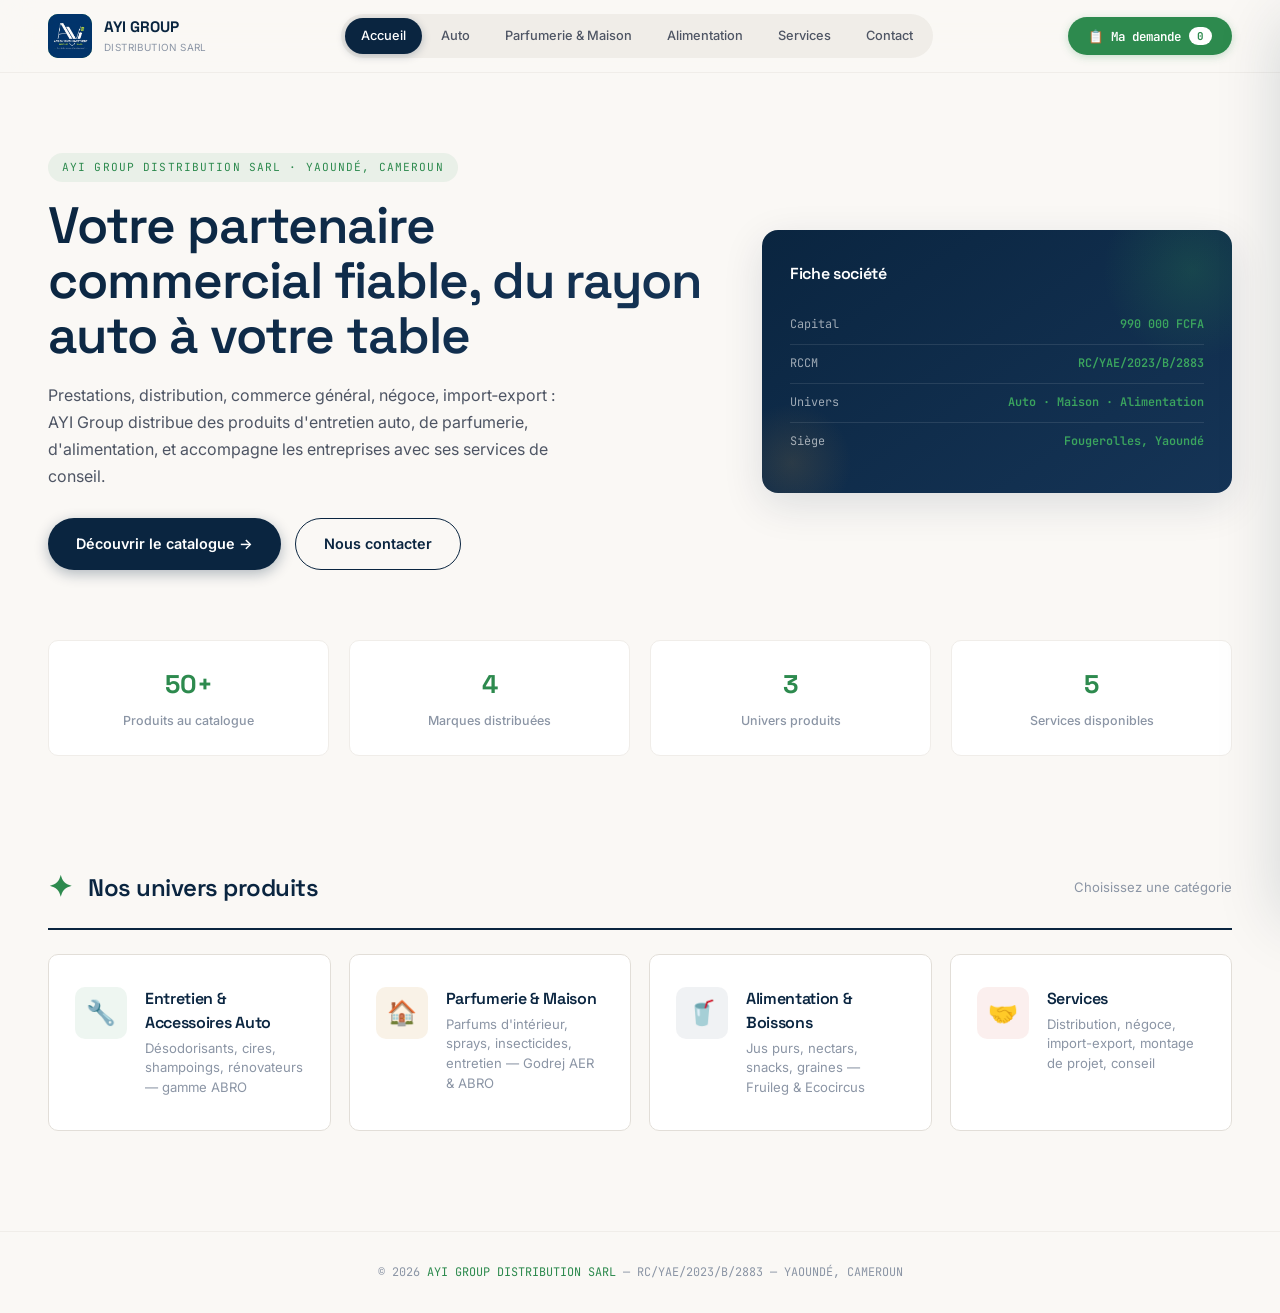
==== index.html @ 733dfb2e "Switch logo from assets/ayi-logo.png to logo/logo.jpeg" ====
<!DOCTYPE html>
<html lang="fr">
<head>
<meta charset="UTF-8">
<meta name="viewport" content="width=device-width, initial-scale=1.0">
<title>AYI Group Distribution SARL — Accueil</title>
<meta name="description" content="AYI Group Distribution SARL — Votre partenaire commercial fiable au Cameroun. Distribution de produits auto, parfumerie, alimentation et services.">
<link rel="preconnect" href="https://fonts.googleapis.com">
<link href="https://fonts.googleapis.com/css2?family=Space+Grotesk:wght@400;500;600;700&family=Inter:wght@300;400;500;600;700&family=JetBrains+Mono:wght@400;500;600;700&display=swap" rel="stylesheet">
<link rel="stylesheet" href="styles.css">
</head>
<body>

<header id="main-header">
  <div class="nav-wrap">
    <a href="index.html" class="brand">
      <div class="brand-logo"><img src="logo/logo.jpeg" alt="AYI Group logo" onerror="this.style.display='none'; this.parentElement.textContent='AY';"></div>
      <span class="brand-text"><strong>AYI GROUP</strong><span>Distribution SARL</span></span>
    </a>
    <nav class="tabs" id="tabs">
      <a href="index.html">Accueil</a>
      <a href="auto.html">Auto</a>
      <a href="maison.html">Parfumerie &amp; Maison</a>
      <a href="alimentation.html">Alimentation</a>
      <a href="services.html">Services</a>
      <a href="contact.html">Contact</a>
    </nav>
    <button class="cart-btn" onclick="openDrawer()" aria-label="Voir ma demande">
      📋 Ma demande <span class="badge" id="cart-count">0</span>
    </button>
  </div>
</header>

<section class="hero">
  <div>
    <span class="eyebrow">AYI Group Distribution SARL · Yaoundé, Cameroun</span>
    <h1>Votre partenaire commercial fiable, du rayon auto à votre table</h1>
    <p>Prestations, distribution, commerce général, négoce, import‑export&nbsp;: AYI&nbsp;Group distribue des produits d'entretien auto, de parfumerie, d'alimentation, et accompagne les entreprises avec ses services de conseil.</p>
    <div class="hero-actions">
      <a href="alimentation.html" class="btn btn-primary">Découvrir le catalogue →</a>
      <a href="contact.html" class="btn btn-outline">Nous contacter</a>
    </div>
  </div>
  <div class="ledger-card">
    <h3>Fiche société</h3>
    <div class="line"><span>Capital</span><b>990 000 FCFA</b></div>
    <div class="line"><span>RCCM</span><b>RC/YAE/2023/B/2883</b></div>
    <div class="line"><span>Univers</span><b>Auto · Maison · Alimentation</b></div>
    <div class="line"><span>Siège</span><b>Fougerolles, Yaoundé</b></div>
  </div>
</section>

<div class="stats-bar">
  <div class="stat-item"><span class="stat-num">50+</span><span class="stat-label">Produits au catalogue</span></div>
  <div class="stat-item"><span class="stat-num">4</span><span class="stat-label">Marques distribuées</span></div>
  <div class="stat-item"><span class="stat-num">3</span><span class="stat-label">Univers produits</span></div>
  <div class="stat-item"><span class="stat-num">5</span><span class="stat-label">Services disponibles</span></div>
</div>

<div class="page-section cat-grid-wrap">
  <div class="section-header">
    <span class="section-num">✦</span>
    <h2>Nos univers produits</h2>
    <span class="subtitle">Choisissez une catégorie</span>
  </div>
  <div class="cat-grid" style="margin-top:24px;">
    <a href="auto.html" class="cat-card animate-in" style="animation-delay:0s">
      <div class="cat-icon">🔧</div>
      <div class="cat-content">
        <h3>Entretien &amp; Accessoires Auto</h3>
        <p>Désodorisants, cires, shampoings, rénovateurs — gamme ABRO</p>
      </div>
    </a>
    <a href="maison.html" class="cat-card animate-in" style="animation-delay:0.06s">
      <div class="cat-icon">🏠</div>
      <div class="cat-content">
        <h3>Parfumerie &amp; Maison</h3>
        <p>Parfums d'intérieur, sprays, insecticides, entretien — Godrej AER &amp; ABRO</p>
      </div>
    </a>
    <a href="alimentation.html" class="cat-card animate-in" style="animation-delay:0.12s">
      <div class="cat-icon">🥤</div>
      <div class="cat-content">
        <h3>Alimentation &amp; Boissons</h3>
        <p>Jus purs, nectars, snacks, graines — Fruileg &amp; Ecocircus</p>
      </div>
    </a>
    <a href="services.html" class="cat-card animate-in" style="animation-delay:0.18s">
      <div class="cat-icon">🤝</div>
      <div class="cat-content">
        <h3>Services</h3>
        <p>Distribution, négoce, import-export, montage de projet, conseil</p>
      </div>
    </a>
  </div>
</div>

<!-- PRODUCT DETAIL -->
<div id="product-detail">
  <button class="back-link" onclick="backToCatalog()">← Retour au catalogue</button>
  <div class="detail-grid">
    <div class="detail-media-wrap">
      <div class="detail-media" id="detail-media"></div>
      <div class="detail-thumbs" id="detail-thumbs"></div>
    </div>
    <div class="detail-info">
      <div class="detail-crumb" id="detail-crumb"></div>
      <h1 id="detail-name"></h1>
      <div class="detail-meta" id="detail-meta"></div>
      <p class="detail-desc" id="detail-desc"></p>
      <div class="detail-price-box" id="detail-price"></div>
      <button class="detail-cta" id="detail-cta">Ajouter à ma demande</button>
    </div>
  </div>
</div>

<footer>
  © 2026 <span>AYI GROUP DISTRIBUTION SARL</span> — RC/YAE/2023/B/2883 — YAOUNDÉ, CAMEROUN
</footer>

<div class="overlay" id="overlay" onclick="closeDrawer()"></div>
<div class="drawer" id="drawer">
  <div class="drawer-head">
    <h3>🛒 Ma demande</h3>
    <button onclick="closeDrawer()" aria-label="Fermer">×</button>
  </div>
  <div class="drawer-items" id="drawer-items"></div>
  <div class="drawer-foot">
    <a href="contact.html" class="btn btn-primary" style="display:flex;text-align:center;justify-content:center;"
       onclick="closeDrawer(); showToast('📝 Complète le formulaire de contact pour envoyer ta demande')">
      Demander un devis
    </a>
  </div>
</div>
<div class="toast" id="toast"></div>

<script src="scripts.js"></script>
</body>
</html>
---- styles.css ----
/* ================================================================
   AYI GROUP Distribution SARL — Shared Styles
   ================================================================ */

:root {
  --navy: #0A2540;
  --navy-light: #153456;
  --navy-dark: #051525;
  --cream: #FAF8F5;
  --cream-dark: #F0EDE8;
  --white: #FFFFFF;
  --ink: #1A1D23;
  --ink-medium: #4E5564;
  --ink-soft: #8B95A5;
  --ink-light: #B8C0CC;
  --emerald: #2D8A4E;
  --emerald-light: #3BA55E;
  --emerald-dark: #1F6B38;
  --emerald-soft: rgba(45, 138, 78, 0.08);
  --gold: #C8903A;
  --gold-light: rgba(200, 144, 58, 0.12);
  --rose: #D4645C;
  --line: #E2DED8;
  --line-light: #F0EDE9;
  --shadow-sm: 0 1px 3px rgba(10, 37, 64, 0.06);
  --shadow-md: 0 4px 16px rgba(10, 37, 64, 0.08);
  --shadow-lg: 0 12px 40px rgba(10, 37, 64, 0.12);
  --shadow-xl: 0 20px 60px rgba(10, 37, 64, 0.16);
  --radius-sm: 6px;
  --radius-md: 10px;
  --radius-lg: 16px;
  --radius-xl: 24px;
  --transition: 0.2s cubic-bezier(0.4, 0, 0.2, 1);
  --transition-slow: 0.35s cubic-bezier(0.4, 0, 0.2, 1);
}

* { box-sizing: border-box; margin: 0; padding: 0; }
html { scroll-behavior: smooth; -webkit-font-smoothing: antialiased; -moz-osx-font-smoothing: grayscale; }
body {
  font-family: 'Inter', -apple-system, BlinkMacSystemFont, sans-serif;
  background: var(--cream);
  color: var(--ink);
  line-height: 1.5;
}

/* ---- TYPOGRAPHY ---- */
h1, h2, h3, h4, .display { font-family: 'Space Grotesk', sans-serif; font-weight: 600; letter-spacing: -0.02em; }
.mono { font-family: 'JetBrains Mono', monospace; }
a { color: inherit; text-decoration: none; }
img { display: block; max-width: 100%; }

/* ---- HEADER ---- */
header {
  position: sticky; top: 0; z-index: 100;
  background: rgba(250, 248, 245, 0.85);
  backdrop-filter: blur(20px) saturate(180%);
  -webkit-backdrop-filter: blur(20px) saturate(180%);
  border-bottom: 1px solid var(--line-light);
  transition: box-shadow var(--transition);
}
header.scrolled { box-shadow: var(--shadow-md); }
.nav-wrap {
  max-width: 1240px; margin: 0 auto;
  padding: 14px 28px;
  display: flex; align-items: center; justify-content: space-between;
  gap: 20px; flex-wrap: wrap;
}
.brand { display: flex; align-items: center; gap: 12px; text-decoration: none; color: var(--ink); }
.brand-logo {
  width: 44px; height: 44px; border-radius: var(--radius-md);
  background: linear-gradient(135deg, var(--emerald), var(--emerald-dark));
  display: flex; align-items: center; justify-content: center;
  font-family: 'Space Grotesk', sans-serif; font-weight: 700; font-size: 1.2rem;
  color: white; flex-shrink: 0;
}
.brand-logo img { width: 100%; height: 100%; object-fit: cover; border-radius: var(--radius-md); }
.brand-text { line-height: 1.15; }
.brand-text strong { font-family: 'Space Grotesk', sans-serif; font-weight: 700; font-size: 0.95rem; display: block; color: var(--navy); }
.brand-text span { font-size: 0.62rem; color: var(--ink-soft); letter-spacing: 0.04em; text-transform: uppercase; }
nav.tabs { display: flex; gap: 3px; background: var(--cream-dark); padding: 4px; border-radius: 28px; flex-wrap: wrap; }
nav.tabs a {
  padding: 8px 16px; border-radius: 24px; text-decoration: none;
  font-size: 0.8rem; font-weight: 500; color: var(--ink-medium);
  transition: all var(--transition); white-space: nowrap;
}
nav.tabs a:hover { color: var(--ink); background: rgba(255,255,255,0.5); }
nav.tabs a.active { background: var(--navy); color: white; box-shadow: 0 2px 8px rgba(10, 37, 64, 0.25); }
.cart-btn {
  display: flex; align-items: center; gap: 8px;
  background: var(--emerald); color: white;
  border: none; padding: 10px 20px; border-radius: 28px;
  font-family: 'JetBrains Mono', monospace; font-size: 0.78rem; font-weight: 600;
  cursor: pointer; transition: all var(--transition);
  box-shadow: 0 2px 8px rgba(45, 138, 78, 0.25);
}
.cart-btn:hover { background: var(--emerald-dark); box-shadow: 0 4px 14px rgba(45, 138, 78, 0.35); transform: translateY(-1px); }
.cart-btn .badge {
  background: white; color: var(--emerald);
  font-size: 0.68rem; font-weight: 700;
  padding: 2px 8px; border-radius: 12px; min-width: 22px; text-align: center;
}

/* ---- HERO ---- */
.hero {
  max-width: 1240px; margin: 0 auto;
  padding: 80px 28px 70px;
  display: grid; grid-template-columns: 1.4fr 1fr; gap: 56px; align-items: center;
}
.eyebrow {
  font-family: 'JetBrains Mono', monospace; font-size: 0.7rem;
  color: var(--emerald); letter-spacing: 0.1em; text-transform: uppercase;
  margin-bottom: 16px; display: inline-block;
  background: var(--emerald-soft); padding: 6px 14px; border-radius: 20px;
}
.hero h1 {
  font-size: clamp(2rem, 4.5vw, 3.2rem); line-height: 1.08;
  margin: 0 0 18px; color: var(--navy);
  background: linear-gradient(135deg, var(--navy) 0%, var(--navy-light) 100%);
  -webkit-background-clip: text; -webkit-text-fill-color: transparent;
  background-clip: text;
}
.hero p {
  font-size: 1rem; color: var(--ink-medium);
  max-width: 56ch; line-height: 1.7; margin: 0 0 28px;
}
.hero-actions { display: flex; gap: 14px; flex-wrap: wrap; }
.btn {
  display: inline-flex; align-items: center; gap: 8px;
  padding: 14px 28px; border-radius: 28px;
  font-size: 0.9rem; font-weight: 600; font-family: 'Inter', sans-serif;
  cursor: pointer; transition: all var(--transition);
  border: none; text-decoration: none;
}
.btn-primary { background: var(--navy); color: white; box-shadow: 0 4px 14px rgba(10, 37, 64, 0.3); }
.btn-primary:hover { background: var(--navy-light); box-shadow: 0 6px 20px rgba(10, 37, 64, 0.4); transform: translateY(-2px); }
.btn-outline { background: transparent; color: var(--navy); border: 1.5px solid var(--navy); }
.btn-outline:hover { background: var(--navy); color: white; }

.ledger-card {
  background: linear-gradient(145deg, var(--navy), var(--navy-light));
  color: white; border-radius: var(--radius-lg); padding: 32px 28px;
  position: relative; overflow: hidden;
  box-shadow: var(--shadow-lg);
}
.ledger-card::before {
  content: ''; position: absolute; top: -50px; right: -50px;
  width: 180px; height: 180px;
  background: radial-gradient(circle, rgba(45,138,78,0.25) 0%, transparent 70%);
  border-radius: 50%;
}
.ledger-card::after {
  content: ''; position: absolute; bottom: -30px; left: -30px;
  width: 120px; height: 120px;
  background: radial-gradient(circle, rgba(200,144,58,0.15) 0%, transparent 70%);
  border-radius: 50%;
}
.ledger-card h3 { margin: 0 0 20px; font-size: 1rem; color: white; position: relative; z-index: 1; }
.ledger-card .line {
  display: flex; justify-content: space-between; align-items: center;
  padding: 10px 0; border-bottom: 1px solid rgba(255,255,255,0.1);
  font-family: 'JetBrains Mono', monospace; font-size: 0.74rem;
  position: relative; z-index: 1;
}
.ledger-card .line:last-child { border-bottom: none; }
.ledger-card .line span { color: rgba(255,255,255,0.6); }
.ledger-card .line b { color: var(--emerald-light); font-weight: 600; }

/* ---- STATS BAR ---- */
.stats-bar {
  max-width: 1240px; margin: 0 auto; padding: 0 28px 50px;
  display: grid; grid-template-columns: repeat(4, 1fr); gap: 20px;
}
.stat-item {
  text-align: center; padding: 24px 16px;
  background: white; border-radius: var(--radius-md);
  border: 1px solid var(--line-light); transition: all var(--transition);
}
.stat-item:hover { transform: translateY(-3px); box-shadow: var(--shadow-md); }
.stat-num {
  font-family: 'Space Grotesk', sans-serif; font-size: 1.6rem; font-weight: 700;
  color: var(--emerald); display: block; margin-bottom: 4px;
}
.stat-label { font-size: 0.78rem; color: var(--ink-soft); font-weight: 500; }

/* ---- CATEGORY CARDS (Homepage) ---- */
.cat-grid { display: grid; grid-template-columns: repeat(auto-fill, minmax(280px, 1fr)); gap: 18px; }
.cat-card {
  background: white; border: 1px solid var(--line); border-radius: var(--radius-md);
  padding: 32px 26px; text-decoration: none; color: var(--ink);
  transition: all var(--transition-slow); display: flex; align-items: flex-start; gap: 18px;
}
.cat-card:hover { transform: translateY(-4px); box-shadow: var(--shadow-lg); border-color: transparent; }
.cat-icon {
  width: 52px; height: 52px; border-radius: var(--radius-md); flex-shrink: 0;
  display: flex; align-items: center; justify-content: center; font-size: 1.5rem;
  background: var(--emerald-soft); color: var(--emerald);
}
.cat-card:nth-child(2) .cat-icon { background: rgba(200,144,58,0.12); color: var(--gold); }
.cat-card:nth-child(3) .cat-icon { background: rgba(10,37,64,0.06); color: var(--navy); }
.cat-card:nth-child(4) .cat-icon { background: rgba(212,100,92,0.10); color: var(--rose); }
.cat-content h3 { font-size: 1rem; margin: 0 0 4px; color: var(--navy); }
.cat-content p { font-size: 0.82rem; color: var(--ink-soft); line-height: 1.5; margin: 0; }

/* ---- FILTER BAR ---- */
.sr-only { position: absolute; width: 1px; height: 1px; padding: 0; margin: -1px; overflow: hidden; clip: rect(0,0,0,0); white-space: nowrap; border: 0; }
.filter-bar {
  position: sticky; top: var(--header-h, 76px); z-index: 90;
  max-width: 1240px; margin: 0 auto;
  padding: 14px 28px;
  display: flex; gap: 24px; align-items: center; flex-wrap: wrap;
  background: rgba(250, 248, 245, 0.92);
  backdrop-filter: blur(16px); -webkit-backdrop-filter: blur(16px);
  border-bottom: 1px solid var(--line-light);
}
.filter-group { display: flex; align-items: center; gap: 8px; flex-wrap: wrap; }
.filter-label {
  font-family: 'JetBrains Mono', monospace; font-size: 0.66rem;
  color: var(--ink-soft); text-transform: uppercase; letter-spacing: 0.06em; margin-right: 6px; font-weight: 600;
}
.filter-btn {
  background: white; border: 1.5px solid var(--line); color: var(--ink-medium);
  padding: 6px 15px; border-radius: 18px; font-size: 0.76rem; cursor: pointer;
  font-family: 'Inter', sans-serif; font-weight: 500;
  transition: all var(--transition);
}
.filter-btn:hover { border-color: var(--navy); color: var(--navy); background: rgba(10, 37, 64, 0.03); }
.filter-btn.active { background: var(--navy); border-color: var(--navy); color: white; box-shadow: 0 2px 8px rgba(10,37,64,0.2); }
.filter-count {
  margin-left: auto; font-family: 'JetBrains Mono', monospace;
  font-size: 0.7rem; color: var(--ink-soft);
  background: var(--cream-dark); padding: 6px 14px; border-radius: 14px;
}
.card.filtered-out { display: none !important; }
.rayon.filtered-empty { display: none; }

/* ---- SECTIONS ---- */
.page-section { max-width: 1240px; margin: 0 auto; padding: 60px 28px; }
.page-hero { padding-top: 60px; }

.section-header {
  display: flex; align-items: center; gap: 16px; margin-bottom: 10px;
  padding-bottom: 18px; border-bottom: 2px solid var(--navy);
}
.section-num {
  font-family: 'Space Grotesk', sans-serif; font-weight: 700; font-size: 1.8rem;
  color: var(--emerald); flex-shrink: 0;
}
.section-header h2 { font-size: 1.5rem; color: var(--navy); margin: 0; }
.section-header .subtitle { font-size: 0.82rem; color: var(--ink-soft); margin-left: auto; font-weight: 400; }

.rayon { margin-top: 36px; }
.rayon-title {
  font-family: 'JetBrains Mono', monospace; font-size: 0.74rem;
  text-transform: uppercase; letter-spacing: 0.07em; color: var(--ink-soft);
  margin-bottom: 18px; padding-left: 14px; border-left: 3px solid var(--emerald);
  font-weight: 600;
}

/* ---- GRID & CARDS ---- */
.grid {
  display: grid;
  grid-template-columns: repeat(auto-fill, minmax(255px, 1fr));
  gap: 18px;
}
.card {
  background: white; border: 1px solid var(--line);
  border-radius: var(--radius-md); overflow: hidden;
  display: flex; flex-direction: column;
  transition: all var(--transition-slow); cursor: pointer;
  position: relative;
}
.card:hover {
  transform: translateY(-4px);
  box-shadow: var(--shadow-lg); border-color: transparent;
}
.card-media {
  height: 160px; background: var(--cream-dark); position: relative; overflow: hidden;
  border-bottom: 1px solid var(--line-light);
}
.card-media img { width: 100%; height: 100%; object-fit: cover; transition: transform 0.5s ease; }
.card:hover .card-media img { transform: scale(1.05); }
.card-media.placeholder {
  display: flex; align-items: center; justify-content: center;
  font-family: 'Space Grotesk', sans-serif; color: var(--ink-light); font-size: 0.82rem;
  text-align: center; padding: 16px;
  background: linear-gradient(135deg, var(--cream-dark), var(--cream));
}
.card-badges { position: absolute; top: 10px; left: 10px; right: 10px; display: flex; justify-content: space-between; z-index: 1; }
.badge-ref {
  background: var(--navy); color: white; padding: 3px 10px; border-radius: 10px;
  font-family: 'JetBrains Mono', monospace; font-size: 0.58rem; font-weight: 500;
  box-shadow: 0 2px 6px rgba(0,0,0,0.15);
}
.badge-stock {
  background: white; color: var(--emerald); border: 1px solid var(--emerald);
  padding: 3px 10px; border-radius: 10px;
  font-family: 'JetBrains Mono', monospace; font-size: 0.56rem; font-weight: 600;
  box-shadow: 0 2px 6px rgba(0,0,0,0.08);
}
.card-body { padding: 16px 18px; display: flex; flex-direction: column; gap: 6px; flex: 1; }
.card-body h3 { font-size: 0.92rem; line-height: 1.3; color: var(--ink); font-weight: 600; }
.card-body .format { font-size: 0.74rem; color: var(--ink-soft); }
.card-footer {
  display: flex; align-items: center; justify-content: space-between;
  margin-top: 10px; padding-top: 12px; border-top: 1px dashed var(--line);
  gap: 10px; flex-wrap: wrap;
}
.price-wrap .price { font-family: 'JetBrains Mono', monospace; font-weight: 600; font-size: 0.82rem; color: var(--ink); }
.price-wrap .bulk { font-family: 'JetBrains Mono', monospace; font-size: 0.66rem; color: var(--emerald); margin-top: 3px; }
.price-wrap .tbd { font-family: 'JetBrains Mono', monospace; font-size: 0.76rem; color: var(--ink-soft); font-style: italic; }
.add-btn {
  background: white; border: 1.5px solid var(--navy); color: var(--navy);
  padding: 7px 15px; border-radius: 18px; font-size: 0.75rem; cursor: pointer;
  font-family: 'Inter', sans-serif; font-weight: 600; white-space: nowrap;
  transition: all var(--transition);
}
.add-btn:hover { background: var(--navy); color: white; }

/* ---- SERVICE CARDS ---- */
.service-card {
  background: linear-gradient(145deg, var(--navy), var(--navy-light));
  color: white; border-radius: var(--radius-md); padding: 28px 24px;
  display: flex; flex-direction: column; gap: 12px;
  transition: all var(--transition);
  border: 1px solid transparent;
}
.service-card:hover { transform: translateY(-3px); box-shadow: var(--shadow-lg); }
.service-card .num {
  font-family: 'JetBrains Mono', monospace; color: var(--emerald-light);
  font-size: 0.8rem; font-weight: 600;
}
.service-card h3 { margin: 0; font-size: 1.08rem; color: white; }
.service-card p { margin: 0; color: rgba(255,255,255,0.72); font-size: 0.86rem; line-height: 1.6; flex: 1; }
.service-card .add-btn {
  border-color: var(--emerald-light); color: var(--emerald-light);
  align-self: flex-start;
}
.service-card .add-btn:hover { background: var(--emerald-light); color: var(--navy); }

/* ---- ABOUT/CONTACT ---- */
.about-section {
  background: linear-gradient(170deg, var(--navy) 0%, var(--navy-light) 100%);
  color: white; border-radius: var(--radius-lg); overflow: hidden;
  position: relative; max-width: 1240px; margin: 60px auto 0;
}
.about-section::before {
  content: ''; position: absolute; top: 0; right: 0; width: 300px; height: 300px;
  background: radial-gradient(circle, rgba(45,138,78,0.2) 0%, transparent 70%);
  pointer-events: none;
}
.about-section .page-section { position: relative; z-index: 1; }
.about-section .section-header { border-color: rgba(255,255,255,0.2); }
.about-section .section-num { color: var(--emerald-light); }
.about-section .section-header h2 { color: white; }
.about-section .section-header .subtitle { color: rgba(255,255,255,0.5); }
.about-grid {
  display: grid; grid-template-columns: 1fr 1fr; gap: 48px; margin-top: 28px;
  align-items: start;
}
.about-grid p { color: rgba(255,255,255,0.78); line-height: 1.8; margin-bottom: 8px; font-size: 0.94rem; }
.about-grid p strong { color: white; }
.about-grid .legal { font-size: 0.72rem; opacity: 0.45; margin-top: 16px; }
.contact-form { display: flex; flex-direction: column; gap: 14px; }
.contact-form input, .contact-form textarea {
  background: rgba(255,255,255,0.06); border: 1.5px solid rgba(255,255,255,0.18);
  padding: 14px 18px; border-radius: var(--radius-sm);
  color: white; font-family: 'Inter', sans-serif; font-size: 0.9rem;
  transition: all var(--transition); outline: none;
}
.contact-form input:focus, .contact-form textarea:focus { border-color: var(--emerald-light); background: rgba(255,255,255,0.1); }
.contact-form input::placeholder, .contact-form textarea::placeholder { color: rgba(255,255,255,0.4); }
.contact-form button {
  background: var(--emerald); color: white; border: none;
  padding: 15px; border-radius: var(--radius-sm);
  font-weight: 700; font-size: 0.9rem; cursor: pointer;
  transition: all var(--transition);
}
.contact-form button:hover { background: var(--emerald-light); }

/* ---- PRODUCT DETAIL ---- */
#product-detail {
  display: none; max-width: 1100px; margin: 0 auto;
  padding: 50px 28px 80px; animation: fadeInUp 0.4s ease;
}
@keyframes fadeInUp {
  from { opacity: 0; transform: translateY(20px); }
  to { opacity: 1; transform: translateY(0); }
}
.back-link {
  display: inline-flex; align-items: center; gap: 8px;
  background: none; border: none; color: var(--ink-medium);
  font-family: 'JetBrains Mono', monospace; font-size: 0.82rem;
  cursor: pointer; padding: 0; margin-bottom: 28px; transition: color var(--transition);
}
.back-link:hover { color: var(--navy); }
.detail-grid { display: grid; grid-template-columns: 1fr 1fr; gap: 48px; align-items: start; }
.detail-media-wrap { display: flex; flex-direction: column; gap: 12px; }
.detail-media {
  background: white; border: 1px solid var(--line); border-radius: var(--radius-md);
  overflow: hidden; height: 380px; position: relative;
}
.detail-media img { width: 100%; height: 100%; object-fit: cover; }
.detail-media.placeholder {
  display: flex; align-items: center; justify-content: center;
  color: var(--ink-soft); font-family: 'Space Grotesk', sans-serif; font-size: 1rem;
  background: var(--cream-dark);
}
.detail-thumbs { display: flex; gap: 8px; }
.detail-thumbs .thumb {
  width: 72px; height: 72px; object-fit: cover; border-radius: var(--radius-sm);
  border: 2px solid transparent; cursor: pointer; opacity: 0.6;
  transition: all var(--transition);
}
.detail-thumbs .thumb:hover { opacity: 0.85; }
.detail-thumbs .thumb.active { border-color: var(--emerald); opacity: 1; box-shadow: 0 0 0 3px var(--emerald-soft); }
.detail-crumb {
  font-family: 'JetBrains Mono', monospace; font-size: 0.7rem;
  color: var(--emerald); text-transform: uppercase; letter-spacing: 0.06em;
  margin-bottom: 12px; font-weight: 600;
}
.detail-info h1 { font-size: 1.7rem; color: var(--navy); margin: 0 0 12px; line-height: 1.2; }
.detail-meta { display: flex; gap: 8px; flex-wrap: wrap; margin-bottom: 22px; }
.detail-meta span {
  font-family: 'JetBrains Mono', monospace; font-size: 0.68rem;
  border: 1px solid var(--line); border-radius: 14px; padding: 5px 12px;
  color: var(--ink-medium); font-weight: 500;
}
.detail-meta span.stock { border-color: var(--emerald); color: var(--emerald); background: var(--emerald-soft); }
.detail-desc {
  color: var(--ink-medium); line-height: 1.75; font-size: 0.95rem;
  margin-bottom: 28px;
}
.detail-price-box {
  background: var(--cream-dark); border: 1px solid var(--line);
  border-radius: var(--radius-md); padding: 22px 24px; margin-bottom: 24px;
}
.detail-price-box .unit { font-family: 'JetBrains Mono', monospace; font-weight: 700; font-size: 1.4rem; color: var(--navy); }
.detail-price-box .bulk { font-family: 'JetBrains Mono', monospace; font-size: 0.84rem; color: var(--emerald); margin-top: 8px; font-weight: 500; }
.detail-price-box .tbd { font-family: 'JetBrains Mono', monospace; font-style: italic; color: var(--ink-soft); }
.detail-cta {
  background: var(--navy); color: white; border: none;
  padding: 16px 28px; border-radius: 28px; font-size: 0.94rem;
  font-weight: 600; cursor: pointer; width: 100%;
  transition: all var(--transition); font-family: 'Inter', sans-serif;
  box-shadow: 0 4px 14px rgba(10,37,64,0.25);
}
.detail-cta:hover { background: var(--navy-light); box-shadow: 0 6px 20px rgba(10,37,64,0.35); }

/* ---- DRAWER ---- */
.overlay {
  position: fixed; inset: 0; background: rgba(5, 21, 37, 0.5);
  opacity: 0; pointer-events: none; transition: opacity var(--transition-slow); z-index: 200;
  backdrop-filter: blur(4px);
}
.overlay.open { opacity: 1; pointer-events: auto; }
.drawer {
  position: fixed; top: 0; right: 0; height: 100%; width: min(420px, 92vw);
  background: white; z-index: 210; transform: translateX(100%);
  transition: transform var(--transition-slow);
  display: flex; flex-direction: column; box-shadow: var(--shadow-xl);
}
.drawer.open { transform: translateX(0); }
.drawer-head {
  padding: 24px 26px 20px; border-bottom: 1px solid var(--line);
  display: flex; justify-content: space-between; align-items: center;
}
.drawer-head h3 { margin: 0; font-size: 1.15rem; color: var(--navy); }
.drawer-head button {
  background: var(--cream-dark); border: none; width: 36px; height: 36px;
  border-radius: 50%; font-size: 1.2rem; cursor: pointer;
  display: flex; align-items: center; justify-content: center;
  transition: all var(--transition); color: var(--ink-medium);
}
.drawer-head button:hover { background: var(--rose); color: white; }
.drawer-items { flex: 1; overflow-y: auto; padding: 18px 26px; }
.drawer-item {
  display: flex; justify-content: space-between; align-items: center;
  gap: 12px; padding: 14px 0; border-bottom: 1px solid var(--line-light);
  font-size: 0.88rem;
}
.drawer-item .rm {
  background: none; border: none; color: var(--rose);
  cursor: pointer; font-size: 0.72rem; font-weight: 500;
  text-decoration: underline; padding: 4px 8px; transition: color var(--transition);
}
.drawer-item .rm:hover { color: #b04038; }
.drawer-empty {
  color: var(--ink-soft); font-size: 0.9rem; padding: 40px 0;
  text-align: center;
}
.drawer-foot { padding: 20px 26px 28px; border-top: 1px solid var(--line); }
.drawer-foot .btn { width: 100%; justify-content: center; }

/* ---- TOAST ---- */
.toast {
  position: fixed; bottom: 30px; left: 50%; transform: translateX(-50%) translateY(80px);
  background: var(--navy); color: white; padding: 14px 26px;
  border-radius: 28px; font-size: 0.86rem; font-weight: 500;
  opacity: 0; transition: all var(--transition-slow); z-index: 300;
  pointer-events: none; box-shadow: var(--shadow-lg);
  display: flex; align-items: center; gap: 8px;
}
.toast.show { opacity: 1; transform: translateX(-50%) translateY(0); }

/* ---- PAGE HERO (category pages) ---- */
.category-hero {
  max-width: 1240px; margin: 0 auto; padding: 50px 28px 40px;
  text-align: center;
}
.category-hero .section-num { font-size: 2.5rem; display: block; margin-bottom: 8px; }
.category-hero h1 { font-size: clamp(1.6rem, 3.5vw, 2.2rem); color: var(--navy); margin: 0 0 10px; }
.category-hero p { color: var(--ink-soft); font-size: 0.95rem; max-width: 50ch; margin: 0 auto; }

/* ---- FOOTER ---- */
footer {
  padding: 32px 28px; text-align: center;
  font-size: 0.74rem; color: var(--ink-soft);
  font-family: 'JetBrains Mono', monospace;
  border-top: 1px solid var(--line-light);
  margin-top: 40px;
}
footer span { color: var(--emerald); }

/* ---- ANIMATIONS ---- */
@keyframes fadeSlideIn {
  from { opacity: 0; transform: translateY(16px); }
  to { opacity: 1; transform: translateY(0); }
}
.animate-in { animation: fadeSlideIn 0.5s ease forwards; }

/* ---- RESPONSIVE ---- */
@media (max-width: 900px) {
  .hero, .hero-compact { grid-template-columns: 1fr; gap: 36px; padding: 50px 20px 40px; }
  .stats-bar { grid-template-columns: repeat(2, 1fr); padding: 0 20px 40px; }
  .about-grid { grid-template-columns: 1fr; }
  .detail-grid { grid-template-columns: 1fr; }
  .nav-wrap { padding: 12px 16px; }
  nav.tabs { order: 3; width: 100%; justify-content: center; }
  .filter-bar { padding: 12px 16px; }
  .page-section { padding: 40px 20px; }
  .cat-grid { grid-template-columns: 1fr; }
}
@media (max-width: 500px) {
  .stats-bar { grid-template-columns: 1fr 1fr; gap: 10px; }
  .stat-item { padding: 16px 10px; }
  .stat-num { font-size: 1.3rem; }
  .grid { grid-template-columns: 1fr; }
  .hero h1, .category-hero h1 { font-size: 1.6rem; }
  .hero-actions { flex-direction: column; }
  .btn { width: 100%; justify-content: center; }
  .filter-bar { flex-direction: column; align-items: flex-start; gap: 10px; }
  .filter-count { margin-left: 0; }
}
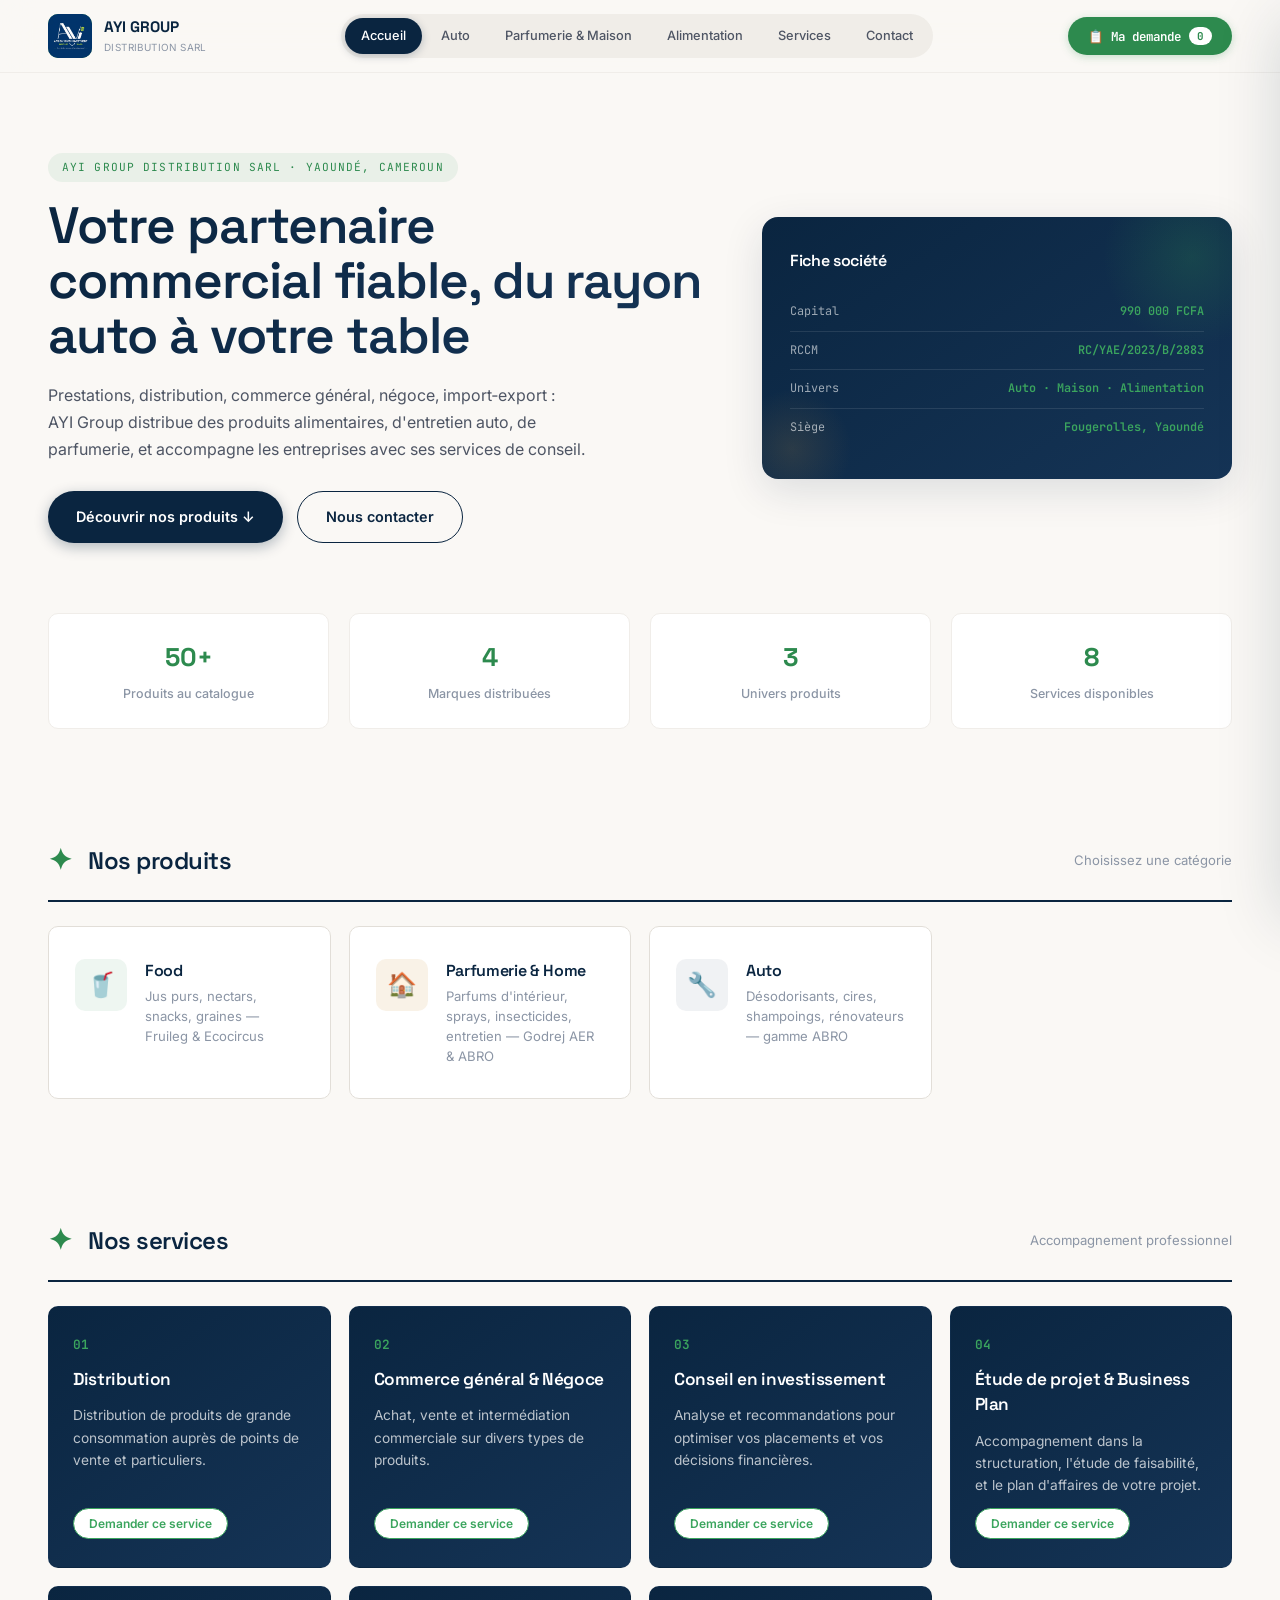
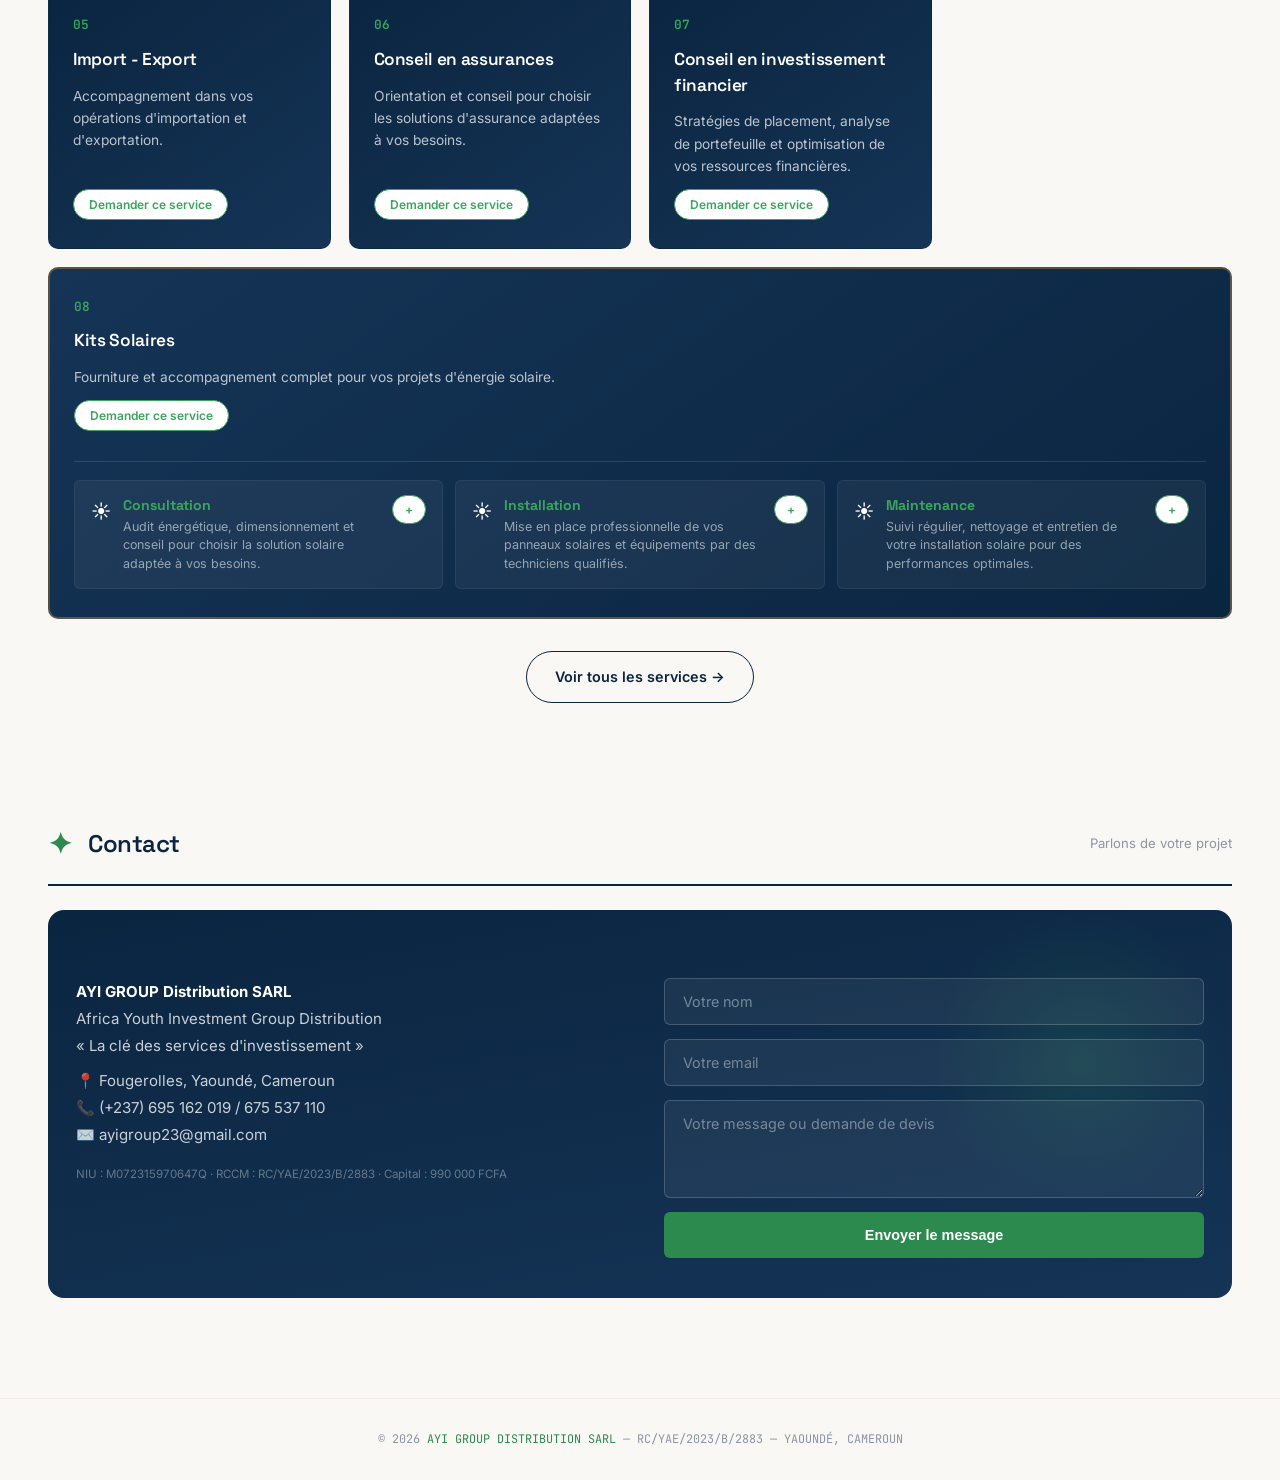
==== commit 101224a3: "Restructure homepage to 3 sections (Products, Services, Contacts), expand services to 8 including So" ====
--- a/index.html
+++ b/index.html
@@ -4,17 +4,18 @@
 <meta charset="UTF-8">
 <meta name="viewport" content="width=device-width, initial-scale=1.0">
 <title>AYI Group Distribution SARL — Accueil</title>
-<meta name="description" content="AYI Group Distribution SARL — Votre partenaire commercial fiable au Cameroun. Distribution de produits auto, parfumerie, alimentation et services.">
+<meta name="description" content="AYI Group Distribution SARL — Votre partenaire commercial fiable au Cameroun. Produits alimentaires, parfumerie & maison, auto, et services professionnels.">
 <link rel="preconnect" href="https://fonts.googleapis.com">
 <link href="https://fonts.googleapis.com/css2?family=Space+Grotesk:wght@400;500;600;700&family=Inter:wght@300;400;500;600;700&family=JetBrains+Mono:wght@400;500;600;700&display=swap" rel="stylesheet">
 <link rel="stylesheet" href="styles.css">
+  <link rel="icon" type="image/svg+xml" href="data:image/svg+xml,%3Csvg xmlns=%27http://www.w3.org/2000/svg%27 viewBox=%270 0 32 32%27%3E%3Crect width=%2732%27 height=%2732%27 rx=%278%27 fill=%27%230A2540%27/%3E%3Ctext x=%2716%27 y=%2723%27 text-anchor=%27middle%27 font-family=%27sans-serif%27 font-weight=%27bold%27 font-size=%2717%27 fill=%27%232D8A4E%27%3EAY%3C/text%3E%3C/svg%3E">
 </head>
 <body>
 
 <header id="main-header">
   <div class="nav-wrap">
     <a href="index.html" class="brand">
-      <div class="brand-logo"><img src="logo/logo.jpeg" alt="AYI Group logo" onerror="this.style.display='none'; this.parentElement.textContent='AY';"></div>
+      <div class="brand-logo"><img src="logo/logo.jpeg" alt="AYI Group logo" onerror="logoFallback(this)"></div>
       <span class="brand-text"><strong>AYI GROUP</strong><span>Distribution SARL</span></span>
     </a>
     <nav class="tabs" id="tabs">
@@ -31,14 +32,15 @@
   </div>
 </header>
 
+<!-- HERO -->
 <section class="hero">
   <div>
     <span class="eyebrow">AYI Group Distribution SARL · Yaoundé, Cameroun</span>
     <h1>Votre partenaire commercial fiable, du rayon auto à votre table</h1>
-    <p>Prestations, distribution, commerce général, négoce, import‑export&nbsp;: AYI&nbsp;Group distribue des produits d'entretien auto, de parfumerie, d'alimentation, et accompagne les entreprises avec ses services de conseil.</p>
+    <p>Prestations, distribution, commerce général, négoce, import‑export&nbsp;: AYI&nbsp;Group distribue des produits alimentaires, d'entretien auto, de parfumerie, et accompagne les entreprises avec ses services de conseil.</p>
     <div class="hero-actions">
-      <a href="alimentation.html" class="btn btn-primary">Découvrir le catalogue →</a>
-      <a href="contact.html" class="btn btn-outline">Nous contacter</a>
+      <a href="#produits" class="btn btn-primary">Découvrir nos produits ↓</a>
+      <a href="#contact" class="btn btn-outline">Nous contacter</a>
     </div>
   </div>
   <div class="ledger-card">
@@ -54,46 +56,82 @@
   <div class="stat-item"><span class="stat-num">50+</span><span class="stat-label">Produits au catalogue</span></div>
   <div class="stat-item"><span class="stat-num">4</span><span class="stat-label">Marques distribuées</span></div>
   <div class="stat-item"><span class="stat-num">3</span><span class="stat-label">Univers produits</span></div>
-  <div class="stat-item"><span class="stat-num">5</span><span class="stat-label">Services disponibles</span></div>
+  <div class="stat-item"><span class="stat-num">8</span><span class="stat-label">Services disponibles</span></div>
 </div>
 
-<div class="page-section cat-grid-wrap">
+<!-- PRODUITS SECTION -->
+<section class="page-section" id="produits">
   <div class="section-header">
     <span class="section-num">✦</span>
-    <h2>Nos univers produits</h2>
+    <h2>Nos produits</h2>
     <span class="subtitle">Choisissez une catégorie</span>
   </div>
   <div class="cat-grid" style="margin-top:24px;">
-    <a href="auto.html" class="cat-card animate-in" style="animation-delay:0s">
-      <div class="cat-icon">🔧</div>
+    <a href="alimentation.html" class="cat-card animate-in" style="animation-delay:0s">
+      <div class="cat-icon">🥤</div>
       <div class="cat-content">
-        <h3>Entretien &amp; Accessoires Auto</h3>
-        <p>Désodorisants, cires, shampoings, rénovateurs — gamme ABRO</p>
+        <h3>Food</h3>
+        <p>Jus purs, nectars, snacks, graines — Fruileg &amp; Ecocircus</p>
       </div>
     </a>
     <a href="maison.html" class="cat-card animate-in" style="animation-delay:0.06s">
       <div class="cat-icon">🏠</div>
       <div class="cat-content">
-        <h3>Parfumerie &amp; Maison</h3>
+        <h3>Parfumerie &amp; Home</h3>
         <p>Parfums d'intérieur, sprays, insecticides, entretien — Godrej AER &amp; ABRO</p>
       </div>
     </a>
-    <a href="alimentation.html" class="cat-card animate-in" style="animation-delay:0.12s">
-      <div class="cat-icon">🥤</div>
+    <a href="auto.html" class="cat-card animate-in" style="animation-delay:0.12s">
+      <div class="cat-icon">🔧</div>
       <div class="cat-content">
-        <h3>Alimentation &amp; Boissons</h3>
-        <p>Jus purs, nectars, snacks, graines — Fruileg &amp; Ecocircus</p>
-      </div>
-    </a>
-    <a href="services.html" class="cat-card animate-in" style="animation-delay:0.18s">
-      <div class="cat-icon">🤝</div>
-      <div class="cat-content">
-        <h3>Services</h3>
-        <p>Distribution, négoce, import-export, montage de projet, conseil</p>
+        <h3>Auto</h3>
+        <p>Désodorisants, cires, shampoings, rénovateurs — gamme ABRO</p>
       </div>
     </a>
   </div>
-</div>
+</section>
+
+<!-- SERVICES SECTION -->
+<section class="page-section" id="services">
+  <div class="section-header">
+    <span class="section-num">✦</span>
+    <h2>Nos services</h2>
+    <span class="subtitle">Accompagnement professionnel</span>
+  </div>
+  <div class="grid" id="home-services" style="margin-top:24px;"></div>
+  <div style="text-align:center;margin-top:32px;">
+    <a href="services.html" class="btn btn-outline">Voir tous les services →</a>
+  </div>
+</section>
+
+<!-- CONTACT SECTION -->
+<section class="page-section" id="contact">
+  <div class="section-header">
+    <span class="section-num">✦</span>
+    <h2>Contact</h2>
+    <span class="subtitle">Parlons de votre projet</span>
+  </div>
+  <div class="about-section" style="margin:24px 0 0;">
+    <div class="page-section" style="padding:40px 28px;">
+      <div class="about-grid">
+        <div>
+          <p><strong>AYI GROUP Distribution SARL</strong><br>Africa Youth Investment Group Distribution<br>« La clé des services d'investissement »</p>
+          <p>📍 Fougerolles, Yaoundé, Cameroun<br>📞 (+237) 695 162 019 / 675 537 110<br>✉️ ayigroup23@gmail.com</p>
+          <p class="legal">NIU : M072315970647Q · RCCM : RC/YAE/2023/B/2883 · Capital : 990 000 FCFA</p>
+        </div>
+        <form class="contact-form" onsubmit="event.preventDefault(); showToast('✅ Message envoyé avec succès (démo)');">
+          <label class="sr-only" for="contact-name">Votre nom</label>
+          <input id="contact-name" type="text" name="name" placeholder="Votre nom" required>
+          <label class="sr-only" for="contact-email">Votre email</label>
+          <input id="contact-email" type="email" name="email" placeholder="Votre email" required>
+          <label class="sr-only" for="contact-msg">Votre message</label>
+          <textarea id="contact-msg" name="message" rows="4" placeholder="Votre message ou demande de devis"></textarea>
+          <button type="submit">Envoyer le message</button>
+        </form>
+      </div>
+    </div>
+  </div>
+</section>
 
 <!-- PRODUCT DETAIL -->
 <div id="product-detail">
--- a/styles.css
+++ b/styles.css
@@ -74,6 +74,8 @@
   color: white; flex-shrink: 0;
 }
 .brand-logo img { width: 100%; height: 100%; object-fit: cover; border-radius: var(--radius-md); }
+  .brand-logo-svg { width: 44px; height: 44px; flex-shrink: 0; }
+  .brand-logo-svg svg { width: 100%; height: 100%; display: block; }
 .brand-text { line-height: 1.15; }
 .brand-text strong { font-family: 'Space Grotesk', sans-serif; font-weight: 700; font-size: 0.95rem; display: block; color: var(--navy); }
 .brand-text span { font-size: 0.62rem; color: var(--ink-soft); letter-spacing: 0.04em; text-transform: uppercase; }
@@ -278,13 +280,18 @@
   border-bottom: 1px solid var(--line-light);
 }
 .card-media img { width: 100%; height: 100%; object-fit: cover; transition: transform 0.5s ease; }
-.card:hover .card-media img { transform: scale(1.05); }
-.card-media.placeholder {
-  display: flex; align-items: center; justify-content: center;
-  font-family: 'Space Grotesk', sans-serif; color: var(--ink-light); font-size: 0.82rem;
-  text-align: center; padding: 16px;
-  background: linear-gradient(135deg, var(--cream-dark), var(--cream));
-}
+.card:hover .card-media img { transform: scale(1.05); }.card-media.placeholder {
+    display: flex; align-items: center; justify-content: center;
+    text-align: center; padding: 16px;
+    background: linear-gradient(135deg, var(--cream-dark), var(--cream));
+  }
+  .placeholder-svg {
+    display: flex; flex-direction: column; align-items: center; gap: 8px;
+  }
+  .placeholder-label {
+    font-family: 'Space Grotesk', sans-serif; color: var(--ink-light);
+    font-size: 0.7rem; font-weight: 500;
+  }
 .card-badges { position: absolute; top: 10px; left: 10px; right: 10px; display: flex; justify-content: space-between; z-index: 1; }
 .badge-ref {
   background: var(--navy); color: white; padding: 3px 10px; border-radius: 10px;
@@ -336,6 +343,53 @@
   align-self: flex-start;
 }
 .service-card .add-btn:hover { background: var(--emerald-light); color: var(--navy); }
+
+/* Service card — featured (Solar Kits) */
+.service-card-featured {
+  grid-column: 1 / -1;
+  border: 2px solid rgba(200, 144, 58, 0.4);
+  background: linear-gradient(145deg, var(--navy-light), var(--navy));
+}
+
+/* Solar Kits sub-services */
+.solar-subs {
+  display: grid;
+  grid-template-columns: repeat(auto-fit, minmax(240px, 1fr));
+  gap: 12px;
+  margin-top: 18px;
+  padding-top: 18px;
+  border-top: 1px solid rgba(255,255,255,0.12);
+}
+.solar-sub {
+  display: flex; align-items: flex-start; gap: 12px;
+  background: rgba(255,255,255,0.05);
+  border-radius: var(--radius-sm);
+  padding: 14px 16px;
+  transition: background var(--transition);
+  border: 1px solid rgba(255,255,255,0.06);
+}
+.solar-sub:hover { background: rgba(255,255,255,0.1); }
+.solar-sub-icon {
+  font-size: 1.2rem; flex-shrink: 0;
+  margin-top: 2px;
+}
+.solar-sub div { flex: 1; min-width: 0; }
+.solar-sub strong {
+  display: block; color: var(--emerald-light);
+  font-size: 0.88rem; font-family: 'Space Grotesk', sans-serif;
+  margin-bottom: 2px;
+}
+.solar-sub p {
+  margin: 0; color: rgba(255,255,255,0.55);
+  font-size: 0.78rem; line-height: 1.5;
+}
+.add-btn-sm {
+  padding: 6px 10px !important;
+  font-size: 0.75rem !important;
+  min-width: 34px;
+  text-align: center;
+  flex-shrink: 0;
+}
 
 /* ---- ABOUT/CONTACT ---- */
 .about-section {
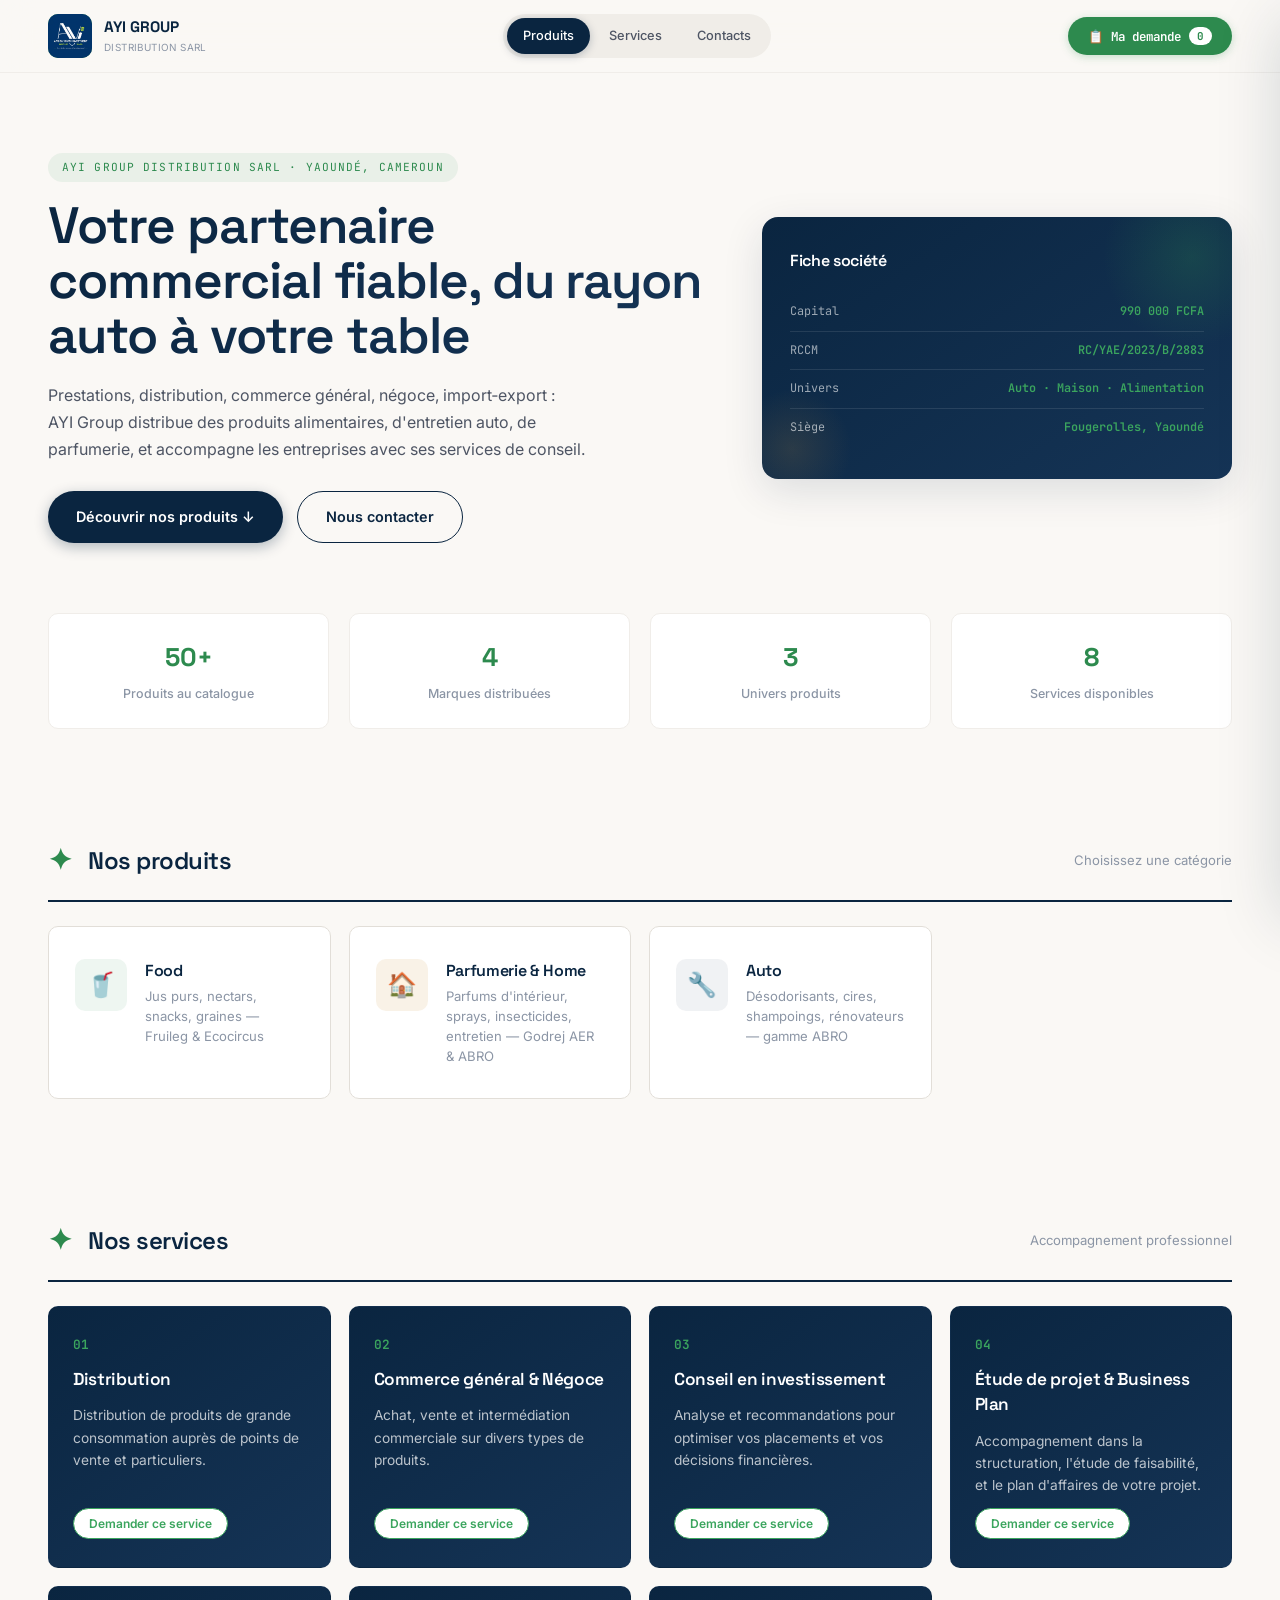
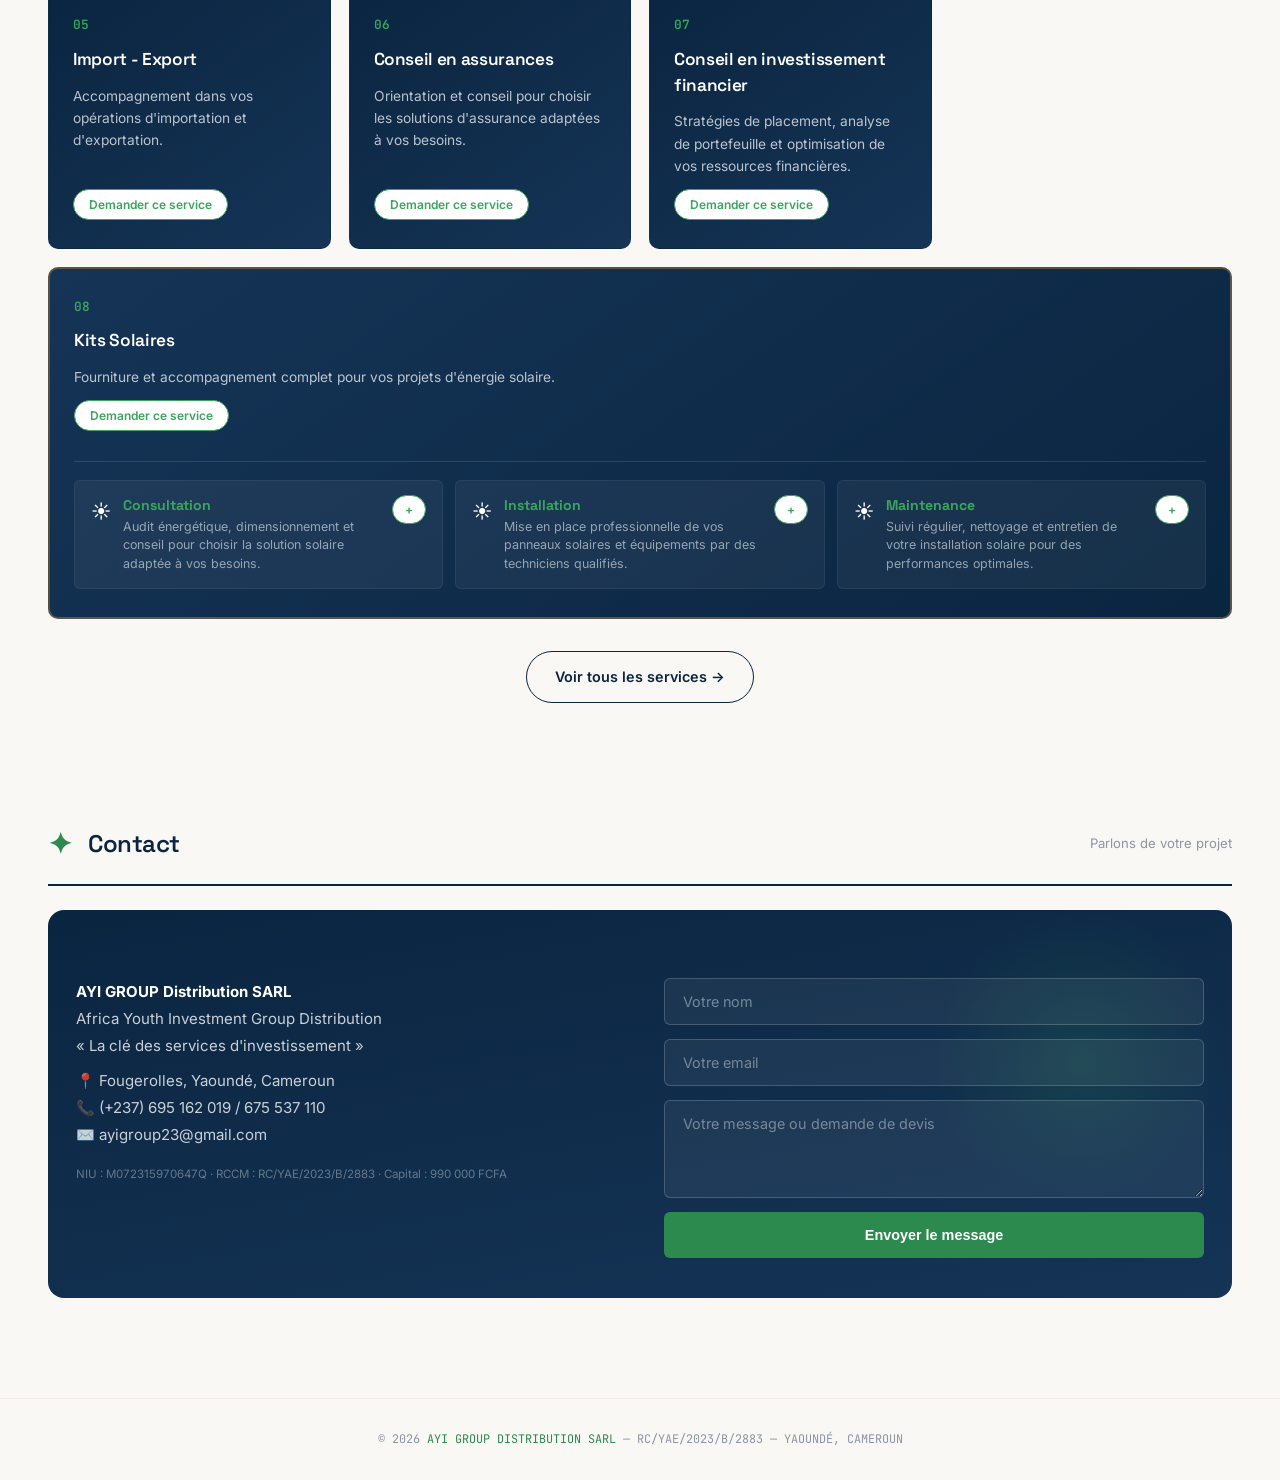
==== commit 9eec0d37: "Simplify main menu to 3 items: Products, Services, Contacts" ====
--- a/index.html
+++ b/index.html
@@ -19,12 +19,9 @@
       <span class="brand-text"><strong>AYI GROUP</strong><span>Distribution SARL</span></span>
     </a>
     <nav class="tabs" id="tabs">
-      <a href="index.html">Accueil</a>
-      <a href="auto.html">Auto</a>
-      <a href="maison.html">Parfumerie &amp; Maison</a>
-      <a href="alimentation.html">Alimentation</a>
-      <a href="services.html">Services</a>
-      <a href="contact.html">Contact</a>
+      <a href="index.html#produits">Produits</a>
+      <a href="index.html#services">Services</a>
+      <a href="index.html#contact">Contacts</a>
     </nav>
     <button class="cart-btn" onclick="openDrawer()" aria-label="Voir ma demande">
       📋 Ma demande <span class="badge" id="cart-count">0</span>
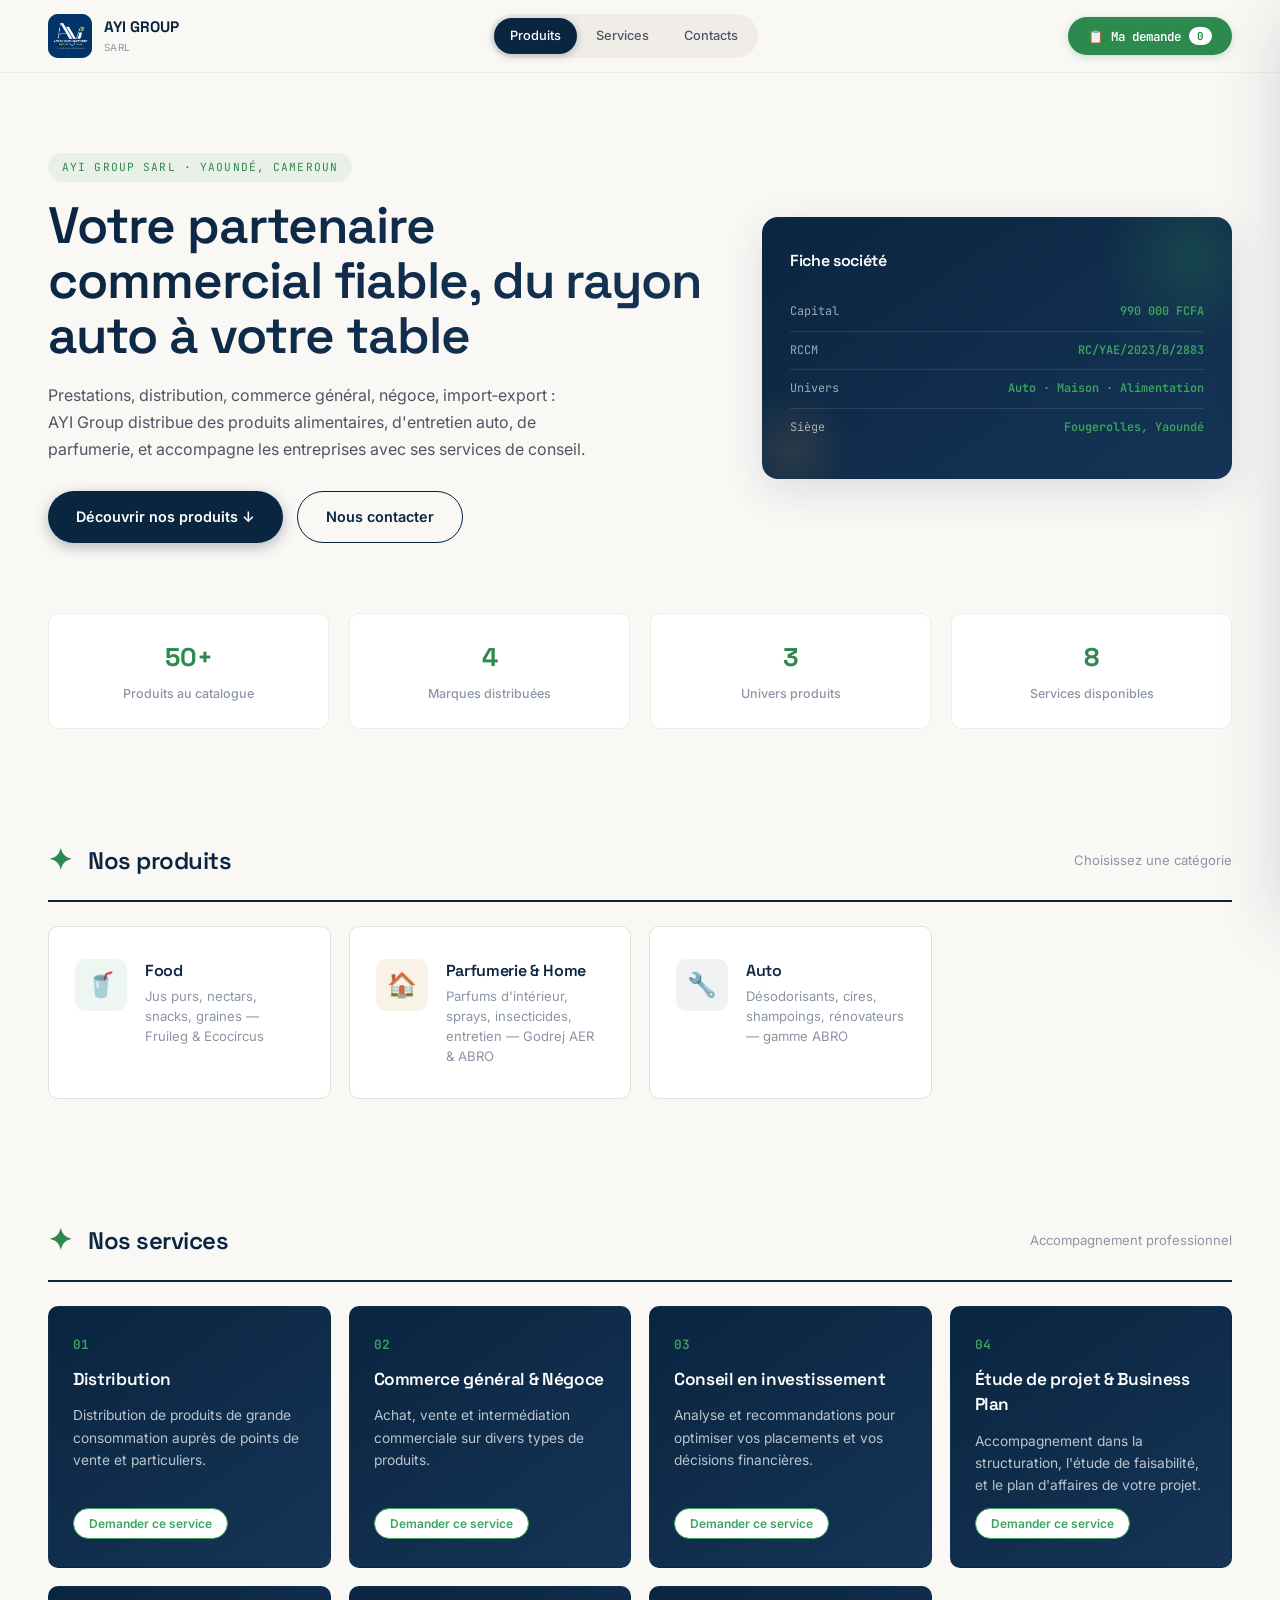
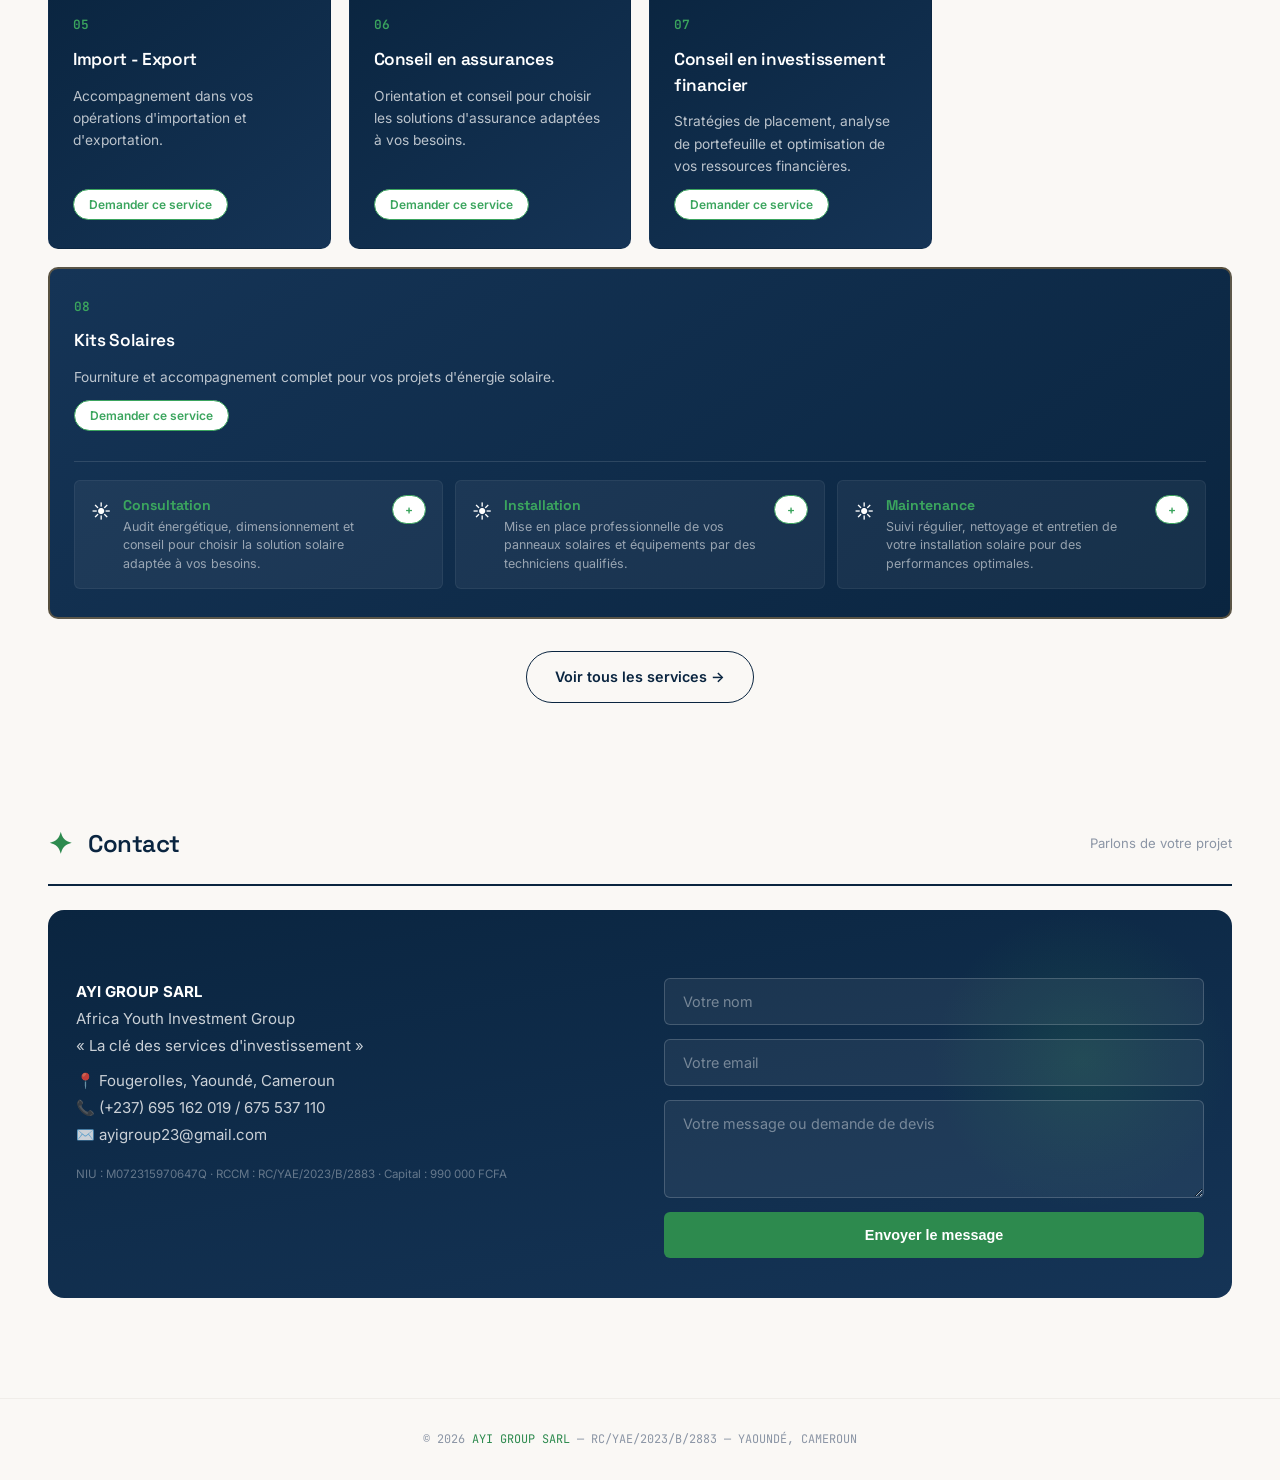
==== commit 793641ed: "remove "Distribution"" ====
--- a/index.html
+++ b/index.html
@@ -3,8 +3,8 @@
 <head>
 <meta charset="UTF-8">
 <meta name="viewport" content="width=device-width, initial-scale=1.0">
-<title>AYI Group Distribution SARL — Accueil</title>
-<meta name="description" content="AYI Group Distribution SARL — Votre partenaire commercial fiable au Cameroun. Produits alimentaires, parfumerie & maison, auto, et services professionnels.">
+<title>AYI Group SARL — Accueil</title>
+<meta name="description" content="AYI Group SARL — Votre partenaire commercial fiable au Cameroun. Produits alimentaires, parfumerie & maison, auto, et services professionnels.">
 <link rel="preconnect" href="https://fonts.googleapis.com">
 <link href="https://fonts.googleapis.com/css2?family=Space+Grotesk:wght@400;500;600;700&family=Inter:wght@300;400;500;600;700&family=JetBrains+Mono:wght@400;500;600;700&display=swap" rel="stylesheet">
 <link rel="stylesheet" href="styles.css">
@@ -16,7 +16,7 @@
   <div class="nav-wrap">
     <a href="index.html" class="brand">
       <div class="brand-logo"><img src="logo/logo.jpeg" alt="AYI Group logo" onerror="logoFallback(this)"></div>
-      <span class="brand-text"><strong>AYI GROUP</strong><span>Distribution SARL</span></span>
+      <span class="brand-text"><strong>AYI GROUP</strong><span>SARL</span></span>
     </a>
     <nav class="tabs" id="tabs">
       <a href="index.html#produits">Produits</a>
@@ -32,7 +32,7 @@
 <!-- HERO -->
 <section class="hero">
   <div>
-    <span class="eyebrow">AYI Group Distribution SARL · Yaoundé, Cameroun</span>
+    <span class="eyebrow">AYI Group SARL · Yaoundé, Cameroun</span>
     <h1>Votre partenaire commercial fiable, du rayon auto à votre table</h1>
     <p>Prestations, distribution, commerce général, négoce, import‑export&nbsp;: AYI&nbsp;Group distribue des produits alimentaires, d'entretien auto, de parfumerie, et accompagne les entreprises avec ses services de conseil.</p>
     <div class="hero-actions">
@@ -112,7 +112,7 @@
     <div class="page-section" style="padding:40px 28px;">
       <div class="about-grid">
         <div>
-          <p><strong>AYI GROUP Distribution SARL</strong><br>Africa Youth Investment Group Distribution<br>« La clé des services d'investissement »</p>
+          <p><strong>AYI GROUP SARL</strong><br>Africa Youth Investment Group<br>« La clé des services d'investissement »</p>
           <p>📍 Fougerolles, Yaoundé, Cameroun<br>📞 (+237) 695 162 019 / 675 537 110<br>✉️ ayigroup23@gmail.com</p>
           <p class="legal">NIU : M072315970647Q · RCCM : RC/YAE/2023/B/2883 · Capital : 990 000 FCFA</p>
         </div>
@@ -150,7 +150,7 @@
 </div>
 
 <footer>
-  © 2026 <span>AYI GROUP DISTRIBUTION SARL</span> — RC/YAE/2023/B/2883 — YAOUNDÉ, CAMEROUN
+  © 2026 <span>AYI GROUP SARL</span> — RC/YAE/2023/B/2883 — YAOUNDÉ, CAMEROUN
 </footer>
 
 <div class="overlay" id="overlay" onclick="closeDrawer()"></div>
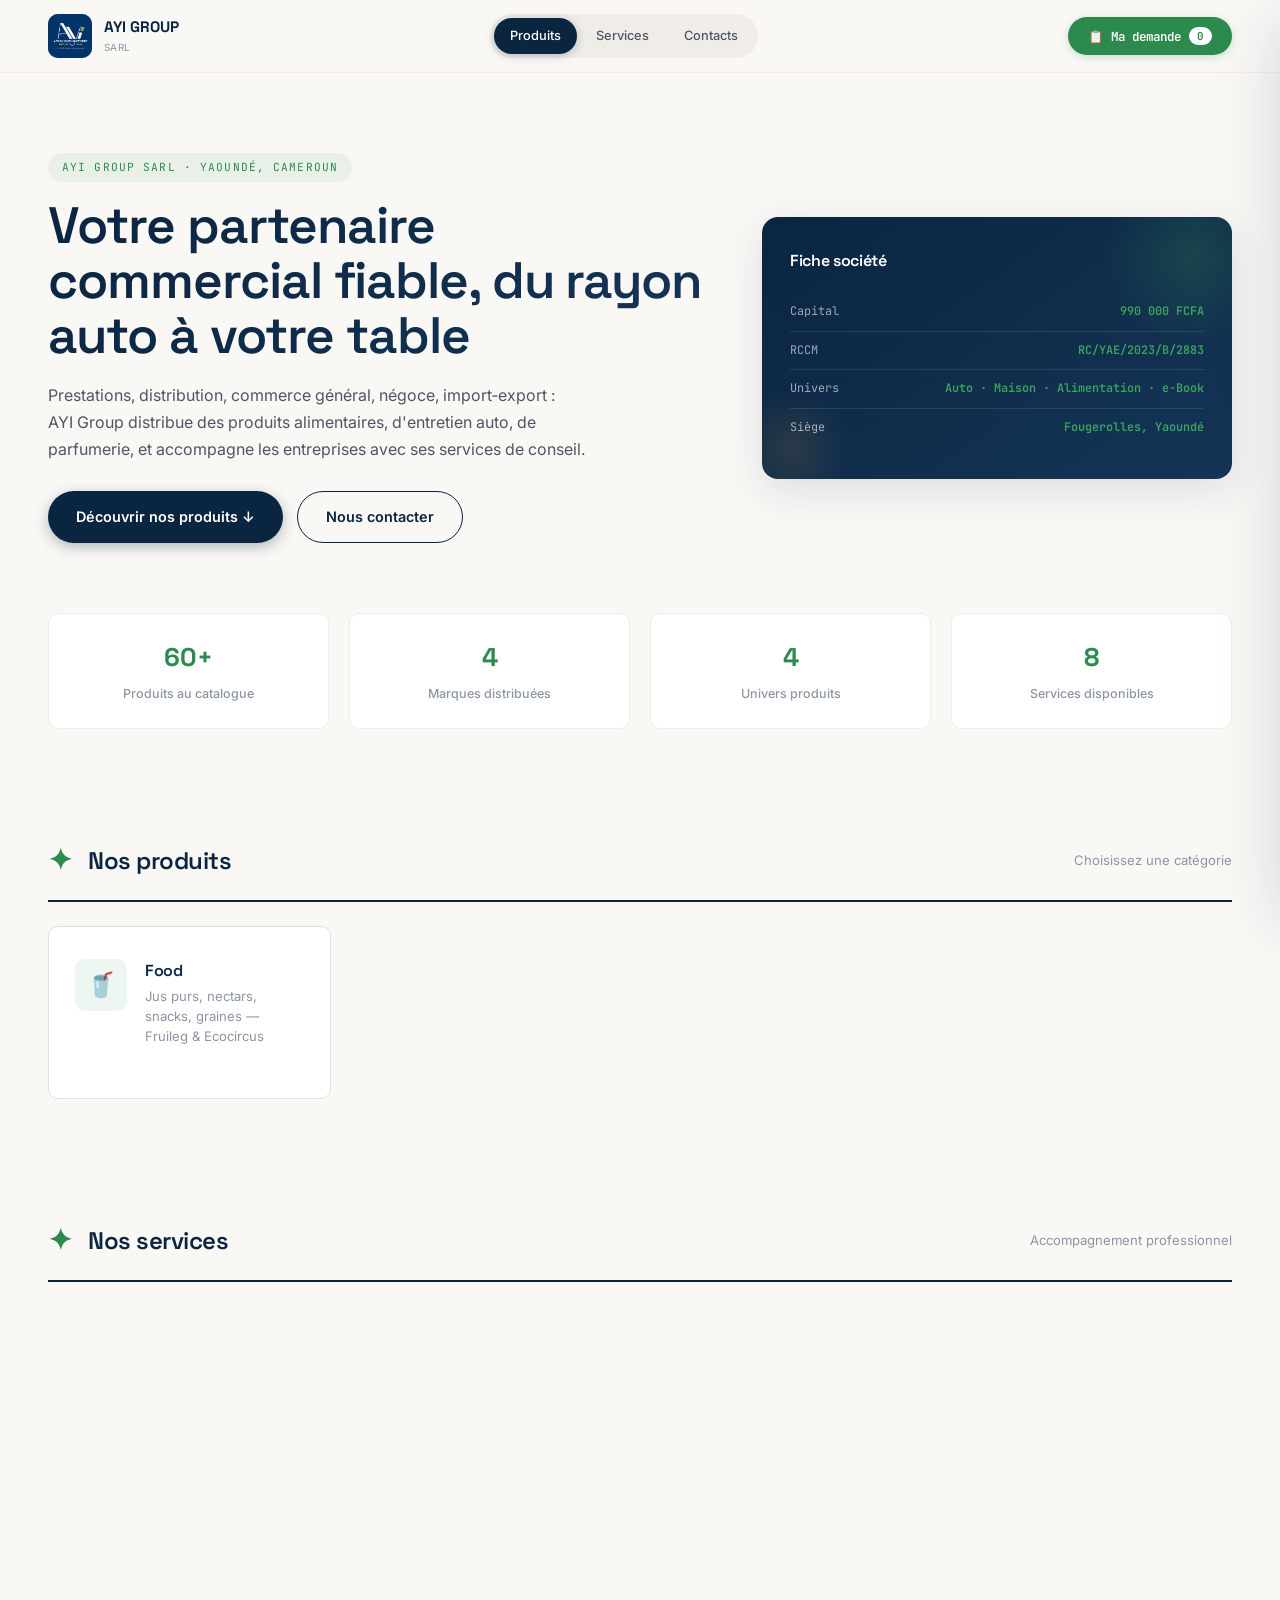
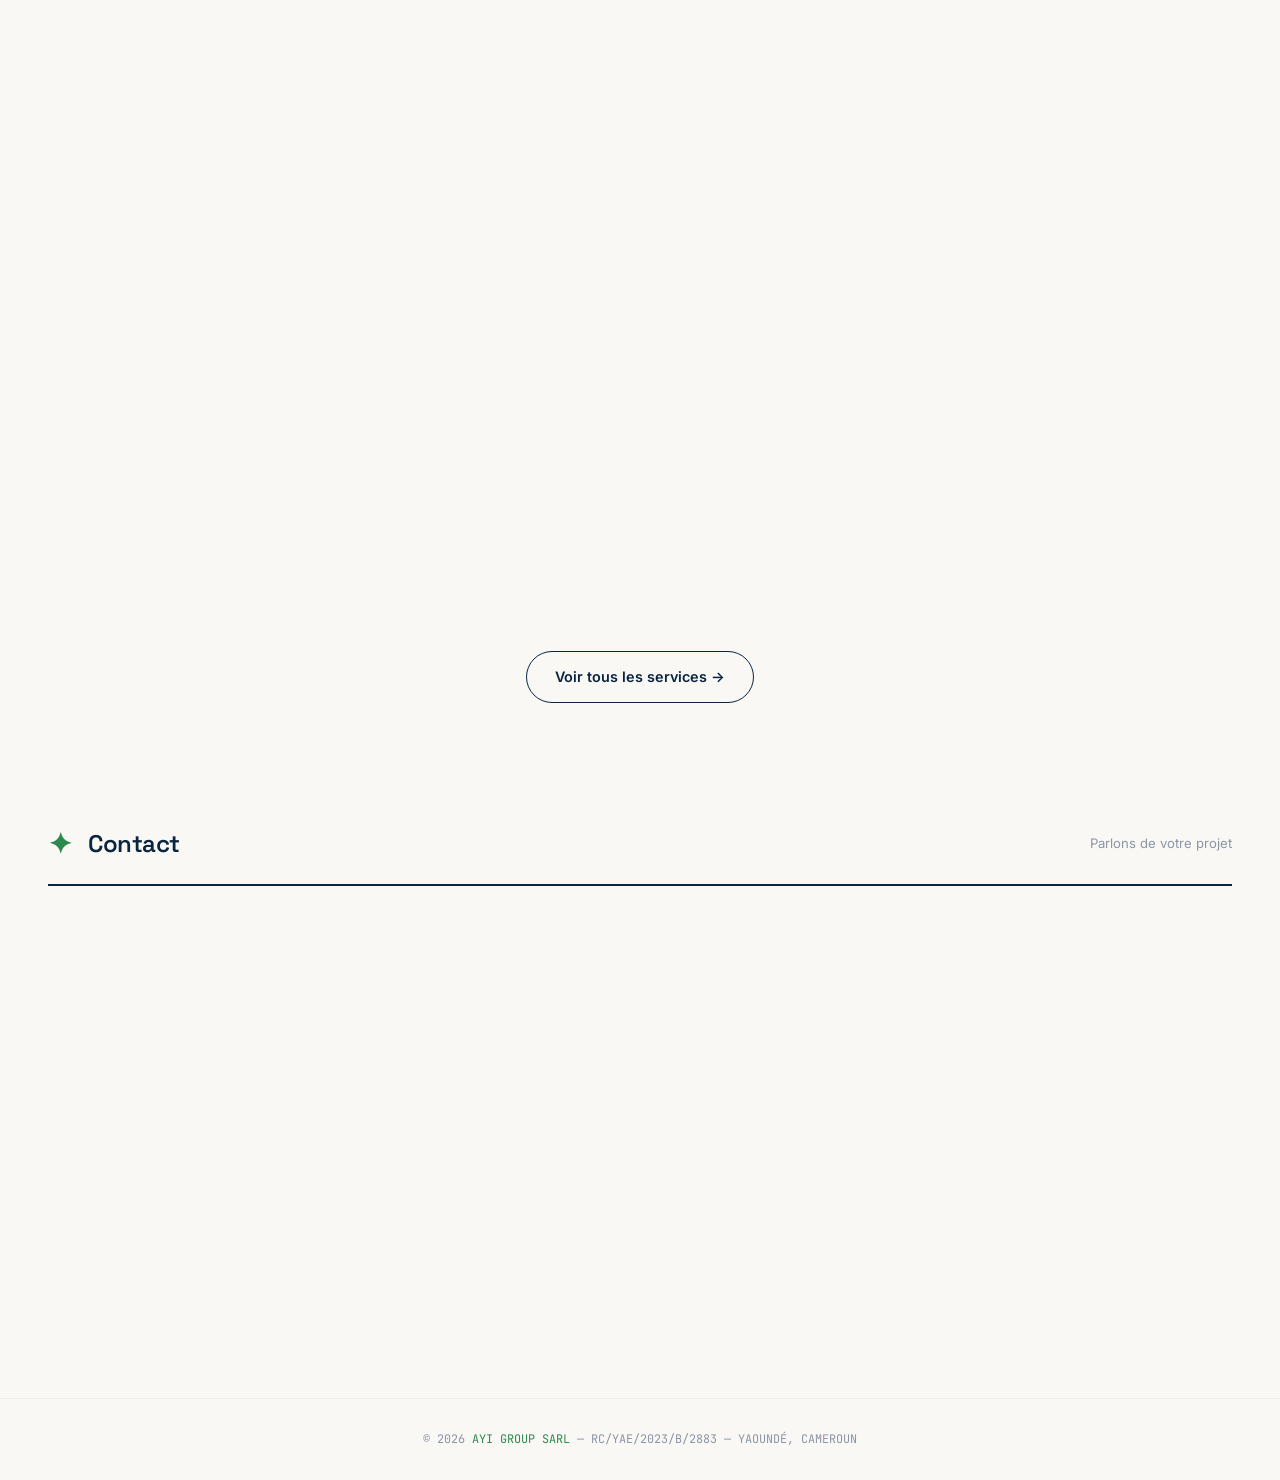
==== commit c06cda5f: "Add e-Book category with 12 digital products and filter by type (Guide, E-Book, Template)" ====
--- a/index.html
+++ b/index.html
@@ -44,15 +44,15 @@
     <h3>Fiche société</h3>
     <div class="line"><span>Capital</span><b>990 000 FCFA</b></div>
     <div class="line"><span>RCCM</span><b>RC/YAE/2023/B/2883</b></div>
-    <div class="line"><span>Univers</span><b>Auto · Maison · Alimentation</b></div>
+    <div class="line"><span>Univers</span><b>Auto · Maison · Alimentation · e-Book</b></div>
     <div class="line"><span>Siège</span><b>Fougerolles, Yaoundé</b></div>
   </div>
 </section>
 
 <div class="stats-bar">
-  <div class="stat-item"><span class="stat-num">50+</span><span class="stat-label">Produits au catalogue</span></div>
+  <div class="stat-item"><span class="stat-num">60+</span><span class="stat-label">Produits au catalogue</span></div>
   <div class="stat-item"><span class="stat-num">4</span><span class="stat-label">Marques distribuées</span></div>
-  <div class="stat-item"><span class="stat-num">3</span><span class="stat-label">Univers produits</span></div>
+  <div class="stat-item"><span class="stat-num">4</span><span class="stat-label">Univers produits</span></div>
   <div class="stat-item"><span class="stat-num">8</span><span class="stat-label">Services disponibles</span></div>
 </div>
 
@@ -83,6 +83,13 @@
       <div class="cat-content">
         <h3>Auto</h3>
         <p>Désodorisants, cires, shampoings, rénovateurs — gamme ABRO</p>
+      </div>
+    </a>
+    <a href="ebook.html" class="cat-card animate-in" style="animation-delay:0.18s">
+      <div class="cat-icon">📚</div>
+      <div class="cat-content">
+        <h3>e-Book</h3>
+        <p>Guides, e-books et templates numériques — téléchargement immédiat</p>
       </div>
     </a>
   </div>
--- a/styles.css
+++ b/styles.css
@@ -1,5 +1,5 @@
 /* ================================================================
-   AYI GROUP Distribution SARL — Shared Styles
+   AYI GROUP SARL — Shared Styles
    ================================================================ */
 
 :root {
@@ -200,6 +200,7 @@
 .cat-card:nth-child(2) .cat-icon { background: rgba(200,144,58,0.12); color: var(--gold); }
 .cat-card:nth-child(3) .cat-icon { background: rgba(10,37,64,0.06); color: var(--navy); }
 .cat-card:nth-child(4) .cat-icon { background: rgba(212,100,92,0.10); color: var(--rose); }
+.cat-card:nth-child(5) .cat-icon { background: rgba(45,138,78,0.10); color: var(--emerald-dark); }
 .cat-content h3 { font-size: 1rem; margin: 0 0 4px; color: var(--navy); }
 .cat-content p { font-size: 0.82rem; color: var(--ink-soft); line-height: 1.5; margin: 0; }
 
